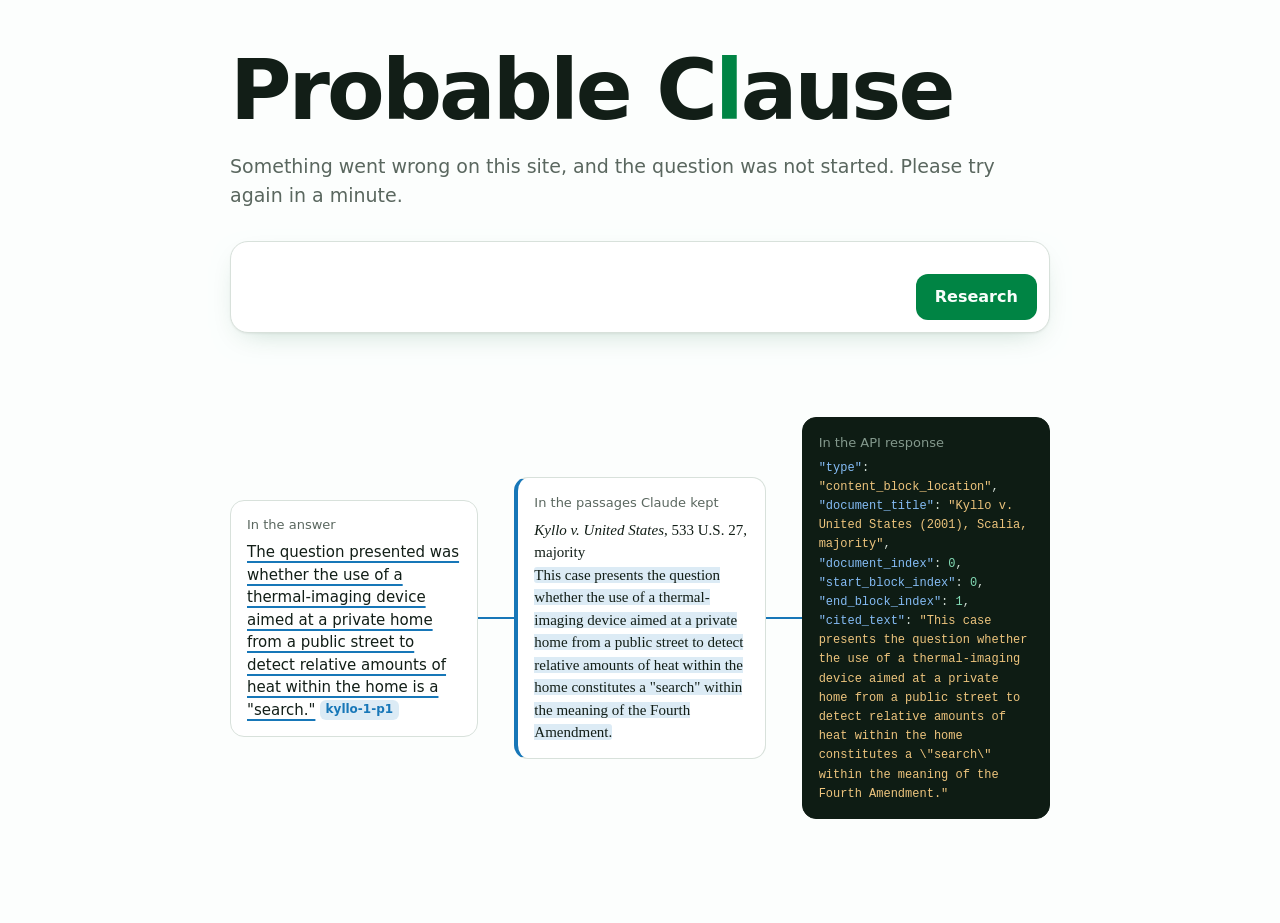
==== web/index.html @ d9f4f2e0 "Frontend: the step 8 reviews' fixes (tables, code blocks and entities stay text; drawing faults neve" ====
<!doctype html>
<html lang="en">
<head>
<meta charset="utf-8">
<meta name="viewport" content="width=device-width, initial-scale=1">
<meta name="color-scheme" content="light dark">
<title>Probable Clause</title>
<link rel="icon" href="data:,">
<link rel="stylesheet" href="css/fonts.css">
<link rel="stylesheet" href="css/style.css">
<script type="module" src="js/main.js"></script>
</head>
<body data-view="landing" data-pane="thread">

<section id="landing" aria-label="Start">
  <div class="hero">
    <h1 class="wordmark">Probable C<span class="l">l</span>ause</h1>
    <p class="pitch" id="pitch"></p>

    <form id="ask" class="field">
      <label class="sr" for="q">Your question</label>
      <textarea id="q" rows="2"></textarea>
      <button type="submit" class="primary">Research</button>
    </form>
    <p class="ask-note" id="ask-note" role="status"></p>

    <div class="recorded" id="recorded">
      <p id="recorded-label"></p>
    </div>
  </div>

  <!-- The trace figure (T5.1 #2): one citation from a run on Oct 25, 2026 (Kyllo v. United States), followed from
       the answer, to the sentence in the kept passage, to the citation in the API response. -->
  <figure class="trace">
    <div class="trace-row">
      <div class="t-card">
        <p class="t-where">In the answer</p>
        <p><span class="t-cited">The question presented was whether the use of a thermal-imaging device aimed at a private home from a public street to detect relative amounts of heat within the home is a "search."</span> <span class="pill h1">kyllo-1-p1</span></p>
      </div>
      <span class="t-link" aria-hidden="true"></span>
      <div class="t-card t-source h1">
        <p class="t-where">In the passages Claude kept</p>
        <p class="t-case"><i>Kyllo v. United States</i>, 533 U.S. 27, majority</p>
        <p class="t-text"><span class="hit">This case presents the question whether the use of a thermal-imaging device aimed at a private home from a public street to detect relative amounts of heat within the home constitutes a "search" within the meaning of the Fourth Amendment.</span></p>
      </div>
      <span class="t-link" aria-hidden="true"></span>
      <div class="t-card t-wire">
        <p class="t-where">In the API response</p>
<pre><span class="k">"type"</span>: <span class="s">"content_block_location"</span>,
<span class="k">"document_title"</span>: <span class="s">"Kyllo v. United States (2001), Scalia, majority"</span>,
<span class="k">"document_index"</span>: <span class="n">0</span>,
<span class="k">"start_block_index"</span>: <span class="n">0</span>,
<span class="k">"end_block_index"</span>: <span class="n">1</span>,
<span class="k">"cited_text"</span>: <span class="s">"This case presents the question whether the use of a thermal-imaging device aimed at a private home from a public street to detect relative amounts of heat within the home constitutes a \"search\" within the meaning of the Fourth Amendment."</span></pre>
      </div>
    </div>
    <figcaption id="trace-caption"></figcaption>
  </figure>

  <footer class="fine" id="landing-fine"></footer>
</section>

<section id="run" aria-label="Research">
  <header class="bar">
    <button type="button" class="wordmark small" id="home" aria-label="Probable Clause, back to the start">Probable C<span class="l">l</span>ause</button>
  </header>

  <nav class="tabs" aria-label="Panes">
    <button type="button" data-pane="thread">Conversation</button>
    <button type="button" data-pane="sources">Sources <span class="count" id="tab-count"></span></button>
  </nav>

  <div class="cols">
    <section class="col" id="pane-thread" aria-label="Conversation">
      <div class="scroller" id="thread-scroll">
        <div class="thread" id="thread"></div>
      </div>
      <div class="dock">
        <p class="status" id="status"></p>
        <p class="sr" id="announce" role="status"></p>
        <form id="composer" class="field composer">
          <label class="sr" for="q2">Your question</label>
          <textarea id="q2" rows="1"></textarea>
          <button type="submit" class="primary" id="send">Research</button>
          <button type="button" class="ghost" id="skip"></button>
        </form>
        <p class="scratch" id="from-scratch"></p>
        <div class="disclaimer" id="dock-fine"></div>
      </div>
    </section>

    <aside class="col scroller" id="pane-sources" aria-label="Sources">
      <header class="col-head">
        <h2>Sources</h2>
        <p id="src-count"></p>
      </header>
      <ol class="passages" id="passages"></ol>
    </aside>
  </div>

  <svg class="threads" id="threads" aria-hidden="true"></svg>
</section>

<dialog id="api" aria-labelledby="api-title">
  <div class="dlg">
    <header class="dlg-head">
      <div>
        <h2 id="api-title"></h2>
        <p>Every Messages API exchange that touched this passage, exactly as sent and received.</p>
      </div>
      <button type="button" class="ghost" data-close>Close</button>
    </header>
    <div class="dlg-body">
      <section class="dlg-source" aria-label="The source as shown">
        <h3>The source as shown</h3>
        <div id="api-card"></div>
      </section>
      <section class="dlg-wire" aria-label="API traffic">
        <h3>API traffic</h3>
        <ol class="xchg" id="api-steps"></ol>
      </section>
    </div>
  </div>
</dialog>

<dialog id="reader" aria-labelledby="reader-title">
  <div class="reader">
    <header class="dlg-head reader-head">
      <div>
        <h2 id="reader-title"></h2>
        <p id="reader-sub"></p>
      </div>
      <div class="reader-actions">
        <button type="button" class="ghost" id="reader-jump">Back to the excerpt</button>
        <button type="button" class="ghost" data-close>Close</button>
      </div>
    </header>
    <div class="reader-body" id="reader-body"></div>
  </div>
</dialog>

</body>
</html>
---- web/css/fonts.css ----
/* The three families, self-hosted (T5.5): the .woff2 files Google Fonts serves (fonts.gstatic.com),
   downloaded Oct 25, 2026: Instrument Sans v4, Newsreader v26, JetBrains Mono v24. SIL Open Font License 1.1,
   its text beside them in fonts/. Latin and Latin Extended only; the browser fetches a file only for text in its range. */

@font-face {
  font-family: 'Instrument Sans';
  font-style: italic;
  font-weight: 400 700;
  font-display: swap;
  src: url(../fonts/instrument-sans-italic-latin-ext.woff2) format('woff2');
  unicode-range: U+0100-02BA, U+02BD-02C5, U+02C7-02CC, U+02CE-02D7, U+02DD-02FF, U+0304, U+0308, U+0329, U+1D00-1DBF, U+1E00-1E9F, U+1EF2-1EFF, U+2020, U+20A0-20AB, U+20AD-20C4, U+2113, U+2C60-2C7F, U+A720-A7FF;
}
@font-face {
  font-family: 'Instrument Sans';
  font-style: italic;
  font-weight: 400 700;
  font-display: swap;
  src: url(../fonts/instrument-sans-italic-latin.woff2) format('woff2');
  unicode-range: U+0000-00FF, U+0131, U+0152-0153, U+02BB-02BC, U+02C6, U+02DA, U+02DC, U+0304, U+0308, U+0329, U+2000-206F, U+20AC, U+2122, U+2191, U+2193, U+2212, U+2215, U+FEFF, U+FFFD;
}
@font-face {
  font-family: 'Instrument Sans';
  font-style: normal;
  font-weight: 400 700;
  font-display: swap;
  src: url(../fonts/instrument-sans-normal-latin-ext.woff2) format('woff2');
  unicode-range: U+0100-02BA, U+02BD-02C5, U+02C7-02CC, U+02CE-02D7, U+02DD-02FF, U+0304, U+0308, U+0329, U+1D00-1DBF, U+1E00-1E9F, U+1EF2-1EFF, U+2020, U+20A0-20AB, U+20AD-20C4, U+2113, U+2C60-2C7F, U+A720-A7FF;
}
@font-face {
  font-family: 'Instrument Sans';
  font-style: normal;
  font-weight: 400 700;
  font-display: swap;
  src: url(../fonts/instrument-sans-normal-latin.woff2) format('woff2');
  unicode-range: U+0000-00FF, U+0131, U+0152-0153, U+02BB-02BC, U+02C6, U+02DA, U+02DC, U+0304, U+0308, U+0329, U+2000-206F, U+20AC, U+2122, U+2191, U+2193, U+2212, U+2215, U+FEFF, U+FFFD;
}
@font-face {
  font-family: 'JetBrains Mono';
  font-style: normal;
  font-weight: 400;
  font-display: swap;
  src: url(../fonts/jetbrains-mono-normal-latin-ext.woff2) format('woff2');
  unicode-range: U+0100-02BA, U+02BD-02C5, U+02C7-02CC, U+02CE-02D7, U+02DD-02FF, U+0304, U+0308, U+0329, U+1D00-1DBF, U+1E00-1E9F, U+1EF2-1EFF, U+2020, U+20A0-20AB, U+20AD-20C4, U+2113, U+2C60-2C7F, U+A720-A7FF;
}
@font-face {
  font-family: 'JetBrains Mono';
  font-style: normal;
  font-weight: 400;
  font-display: swap;
  src: url(../fonts/jetbrains-mono-normal-latin.woff2) format('woff2');
  unicode-range: U+0000-00FF, U+0131, U+0152-0153, U+02BB-02BC, U+02C6, U+02DA, U+02DC, U+0304, U+0308, U+0329, U+2000-206F, U+20AC, U+2122, U+2191, U+2193, U+2212, U+2215, U+FEFF, U+FFFD;
}
@font-face {
  font-family: 'JetBrains Mono';
  font-style: normal;
  font-weight: 500;
  font-display: swap;
  src: url(../fonts/jetbrains-mono-normal-latin-ext.woff2) format('woff2');
  unicode-range: U+0100-02BA, U+02BD-02C5, U+02C7-02CC, U+02CE-02D7, U+02DD-02FF, U+0304, U+0308, U+0329, U+1D00-1DBF, U+1E00-1E9F, U+1EF2-1EFF, U+2020, U+20A0-20AB, U+20AD-20C4, U+2113, U+2C60-2C7F, U+A720-A7FF;
}
@font-face {
  font-family: 'JetBrains Mono';
  font-style: normal;
  font-weight: 500;
  font-display: swap;
  src: url(../fonts/jetbrains-mono-normal-latin.woff2) format('woff2');
  unicode-range: U+0000-00FF, U+0131, U+0152-0153, U+02BB-02BC, U+02C6, U+02DA, U+02DC, U+0304, U+0308, U+0329, U+2000-206F, U+20AC, U+2122, U+2191, U+2193, U+2212, U+2215, U+FEFF, U+FFFD;
}
@font-face {
  font-family: 'Newsreader';
  font-style: italic;
  font-weight: 400 600;
  font-display: swap;
  src: url(../fonts/newsreader-italic-latin-ext.woff2) format('woff2');
  unicode-range: U+0100-02BA, U+02BD-02C5, U+02C7-02CC, U+02CE-02D7, U+02DD-02FF, U+0304, U+0308, U+0329, U+1D00-1DBF, U+1E00-1E9F, U+1EF2-1EFF, U+2020, U+20A0-20AB, U+20AD-20C4, U+2113, U+2C60-2C7F, U+A720-A7FF;
}
@font-face {
  font-family: 'Newsreader';
  font-style: italic;
  font-weight: 400 600;
  font-display: swap;
  src: url(../fonts/newsreader-italic-latin.woff2) format('woff2');
  unicode-range: U+0000-00FF, U+0131, U+0152-0153, U+02BB-02BC, U+02C6, U+02DA, U+02DC, U+0304, U+0308, U+0329, U+2000-206F, U+20AC, U+2122, U+2191, U+2193, U+2212, U+2215, U+FEFF, U+FFFD;
}
@font-face {
  font-family: 'Newsreader';
  font-style: normal;
  font-weight: 400 600;
  font-display: swap;
  src: url(../fonts/newsreader-normal-latin-ext.woff2) format('woff2');
  unicode-range: U+0100-02BA, U+02BD-02C5, U+02C7-02CC, U+02CE-02D7, U+02DD-02FF, U+0304, U+0308, U+0329, U+1D00-1DBF, U+1E00-1E9F, U+1EF2-1EFF, U+2020, U+20A0-20AB, U+20AD-20C4, U+2113, U+2C60-2C7F, U+A720-A7FF;
}
@font-face {
  font-family: 'Newsreader';
  font-style: normal;
  font-weight: 400 600;
  font-display: swap;
  src: url(../fonts/newsreader-normal-latin.woff2) format('woff2');
  unicode-range: U+0000-00FF, U+0131, U+0152-0153, U+02BB-02BC, U+02C6, U+02DA, U+02DC, U+0304, U+0308, U+0329, U+2000-206F, U+20AC, U+2122, U+2191, U+2193, U+2212, U+2215, U+FEFF, U+FFFD;
}
---- web/css/style.css ----
/* The machinery look, in Evergreen (T4.1), carried from web/looktests/machinery/ (badc05f). Three faces for three
   layers: the product in Instrument Sans, court text in Newsreader, the API in JetBrains Mono (self-hosted, T5.5).
   The palette is built in OKLCH from one hue (--h0) that tints the neutrals and sets the brand, plus four source
   hues at equal lightness and chroma, so every kept passage weighs the same. Red is for check flags only.
   Dark mode follows the system (T4.1). */

:root {
  --h0: 160;
  --s1: 245; --s2: 295; --s3: 75; --s4: 350;
}

/* light */
:root {
  color-scheme: light;
  --bg: oklch(0.995 0.002 var(--h0));
  --surface: oklch(0.965 0.008 var(--h0));
  --raise: oklch(1 0 0);
  --ink: oklch(0.22 0.02 var(--h0));
  --muted: oklch(0.50 0.02 var(--h0));
  --line: oklch(0.90 0.012 var(--h0));
  --brand: oklch(0.52 0.17 var(--h0));
  --brand-hover: oklch(0.46 0.17 var(--h0));
  --on-brand: oklch(0.99 0.005 var(--h0));
  --flag: oklch(0.55 0.19 27);
  --src-l: 0.55; --src-c: 0.13;
  --mix: 15%;
  --code-bg: oklch(0.21 0.025 var(--h0));
  --code-raise: oklch(0.25 0.03 var(--h0));
  --code-line: oklch(0.32 0.03 var(--h0));
  --code-ink: oklch(0.89 0.015 var(--h0));
  --code-muted: oklch(0.66 0.03 var(--h0));
  --shadow: 0 1px 2px oklch(0.2 0.02 var(--h0) / 0.05), 0 10px 30px -14px oklch(0.4 0.12 var(--h0) / 0.28);
}
/* dark: follows the system */
@media (prefers-color-scheme: dark) {
  :root {
    color-scheme: dark;
    --bg: oklch(0.17 0.012 var(--h0));
    --surface: oklch(0.205 0.015 var(--h0));
    --raise: oklch(0.235 0.017 var(--h0));
    --ink: oklch(0.94 0.008 var(--h0));
    --muted: oklch(0.72 0.02 var(--h0));
    --line: oklch(0.32 0.02 var(--h0));
    --brand: oklch(0.72 0.14 var(--h0));
    --brand-hover: oklch(0.78 0.13 var(--h0));
    --on-brand: oklch(0.17 0.02 var(--h0));
    --flag: oklch(0.72 0.15 27);
    --src-l: 0.76; --src-c: 0.12;
    --mix: 26%;
    --code-bg: oklch(0.135 0.01 var(--h0));
    --code-raise: oklch(0.165 0.012 var(--h0));
    --code-line: oklch(0.27 0.02 var(--h0));
    --shadow: 0 1px 2px oklch(0 0 0 / 0.3), 0 10px 30px -14px oklch(0 0 0 / 0.6);
  }
}
:root {
  --h1: oklch(var(--src-l) var(--src-c) var(--s1));
  --h2: oklch(var(--src-l) var(--src-c) var(--s2));
  --h3: oklch(var(--src-l) var(--src-c) var(--s3));
  --h4: oklch(var(--src-l) var(--src-c) var(--s4));
  --code-key: oklch(0.78 0.10 250);
  --code-str: oklch(0.84 0.10 80);
  --code-num: oklch(0.82 0.10 165);
  /* the reading width of the conversation, its composer and the landing page: 25% over the original 41rem */
  --chat: 51.25rem;
  --gutter: clamp(1rem, 3vw, 2.5rem);
  --ui: "Instrument Sans", system-ui, sans-serif;
  --src: "Newsreader", Georgia, serif;
  --code: "JetBrains Mono", ui-monospace, monospace;
}

* { box-sizing: border-box; }
html, body { margin: 0; }
body {
  background: var(--bg);
  color: var(--ink);
  font-family: var(--ui);
  font-size: 1rem;
  line-height: 1.5;
  -webkit-font-smoothing: antialiased;
}
button { font: inherit; color: inherit; cursor: pointer; }
a { color: var(--brand); }
:focus-visible { outline: 2px solid var(--brand); outline-offset: 2px; border-radius: 4px; }
.sr { position: absolute; width: 1px; height: 1px; overflow: hidden; clip-path: inset(50%); white-space: nowrap; }

.h1 { --hue: var(--h1); }
.h2 { --hue: var(--h2); }
.h3 { --hue: var(--h3); }
.h4 { --hue: var(--h4); }

.wordmark { font-family: var(--ui); font-weight: 600; letter-spacing: -0.035em; margin: 0; }
.wordmark .l { color: var(--brand); }

/* ---------- views ---------- */
body[data-view="landing"] #run { display: none; }
body[data-view="run"] #landing { display: none; }
body[data-view="run"] { height: 100dvh; overflow: hidden; display: grid; grid-template-rows: auto minmax(0, 1fr); }

/* ---------- landing ---------- */
#landing {
  min-height: 100dvh;
  display: grid;
  align-content: center;
  justify-items: center;
  gap: 3.5rem;
  padding: 3rem 1rem 2rem;
}
.hero { width: 100%; max-width: var(--chat); }
.hero .wordmark { font-size: clamp(2.75rem, 8vw, 5.25rem); line-height: 1; view-transition-name: wordmark; }
.pitch { margin: 1.25rem 0 2rem; font-size: 1.1875rem; color: var(--muted); }
.field {
  display: flex;
  align-items: flex-end;
  gap: 0.75rem;
  padding: 0.75rem 0.75rem 0.75rem 1.25rem;
  border: 1px solid var(--line);
  border-radius: 18px;
  background: var(--raise);
  box-shadow: var(--shadow);
  transition: border-color 0.15s;
}
#ask, #composer { view-transition-name: composer; }
.field:focus-within { border-color: var(--brand); }
.field textarea {
  flex: 1;
  min-width: 0;
  border: 0;
  outline: 0;
  resize: none;
  font: inherit;
  font-size: 1.1875rem;
  line-height: 1.45;
  padding: 0.35rem 0;
  background: transparent;
  color: var(--ink);
}
.field textarea::placeholder { color: var(--muted); opacity: 0.8; }
.primary {
  border: 0;
  border-radius: 12px;
  padding: 0.7rem 1.2rem;
  background: var(--brand);
  color: var(--on-brand);
  font-weight: 600;
}
.primary:hover { background: var(--brand-hover); }
.ghost {
  border: 1px solid var(--line);
  background: var(--raise);
  border-radius: 10px;
  padding: 0.45rem 0.85rem;
  font-size: 0.875rem;
}
.ghost:hover { border-color: var(--muted); }

.recorded { margin-top: 1.75rem; }
.recorded p { margin: 0 0 0.6rem; font-size: 0.9375rem; color: var(--muted); }
.recorded ul { list-style: none; margin: 0; padding: 0; display: flex; flex-wrap: wrap; gap: 0.5rem; }
.chip {
  display: inline-flex;
  align-items: center;
  gap: 0.55rem;
  max-width: 100%;
  text-align: left;
  border: 1px solid var(--line);
  border-radius: 999px;
  padding: 0.45rem 0.95rem 0.45rem 0.75rem;
  background: var(--raise);
  font-size: 0.9375rem;
  line-height: 1.35;
}
.chip::before {
  content: "";
  flex: none;
  border-left: 7px solid var(--brand);
  border-top: 4.5px solid transparent;
  border-bottom: 4.5px solid transparent;
}
.chip:hover { border-color: var(--brand); }

/* the trace figure: one citation followed across three layers */
.trace { margin: 0; width: 100%; max-width: var(--chat); }
.trace-row { display: flex; align-items: center; }
.t-card {
  flex: 1 1 0;
  min-width: 0;
  border-radius: 14px;
  padding: 0.9rem 1rem;
  font-size: 0.9375rem;
  border: 1px solid var(--line);
  background: var(--raise);
}
.t-card p { margin: 0; }
.t-where { font-size: 0.8125rem; color: var(--muted); margin-bottom: 0.4rem !important; }
.t-cited { text-decoration: underline 2px var(--h1); text-underline-offset: 4px; }
.t-source { border-left: 4px solid var(--hue); }
.t-case, .t-text { font-family: var(--src); }
.t-text .dim { opacity: 0.4; }
.t-text .hit { background: color-mix(in oklab, var(--h1) var(--mix), transparent); border-radius: 3px; }
.t-wire { background: var(--code-bg); border-color: var(--code-bg); color: var(--code-ink); }
.t-wire .t-where { color: var(--code-muted); }
.t-wire pre { margin: 0; font-family: var(--code); font-size: 0.75rem; line-height: 1.6; white-space: pre-wrap; word-break: break-word; }
.t-link { flex: 0 0 2.25rem; height: 2px; background: var(--h1); }
.trace figcaption { margin: 1rem auto 0; text-align: center; font-size: 0.9375rem; color: var(--muted); }
.k { color: var(--code-key); }
.s { color: var(--code-str); }
.n { color: var(--code-num); }

.fine { font-size: 0.8125rem; color: var(--muted); width: 100%; max-width: var(--chat); text-align: center; }
.fine p { margin: 0 0 0.4rem; }

.pill {
  display: inline-block;
  padding: 0 0.45em;
  border-radius: 6px;
  font-size: 0.75rem;
  font-weight: 600;
  line-height: 1.6;
  vertical-align: 0.12em;
  color: var(--hue, var(--muted));
  background: color-mix(in oklab, var(--hue, var(--muted)) var(--mix), transparent);
  white-space: nowrap;
}

/* ---------- run view ---------- */
#run { display: grid; grid-template-rows: auto auto minmax(0, 1fr); min-height: 0; }
/* explicit rows: on desktop the tab bar is hidden, and without these the panes would fall into its auto row */
.bar { grid-row: 1; }
.tabs { grid-row: 2; }
.cols { grid-row: 3; }
.bar { padding: 0.7rem 1.25rem; border-bottom: 1px solid var(--line); }
.wordmark.small { font-size: 1.25rem; border: 0; background: none; padding: 0; view-transition-name: wordmark; }
.tabs { display: none; }

.cols { display: grid; grid-template-columns: minmax(0, 1fr) 27rem; min-height: 0; }
.col { min-height: 0; }
.scroller { overflow-y: auto; overscroll-behavior: contain; }
#pane-thread { display: grid; grid-template-rows: minmax(0, 1fr) auto; }
#pane-sources { background: var(--surface); border-left: 1px solid var(--line); padding: 0 1rem 2rem; }
.col-head { position: sticky; top: 0; z-index: 2; padding: 1.1rem 0 0.75rem; background: var(--surface); }
.col-head h2 { margin: 0; font-size: 1rem; }
.col-head p { margin: 0.15rem 0 0; font-size: 0.8125rem; color: var(--muted); }

/* the conversation grows from the bottom, like a chat */
.thread {
  min-height: 100%;
  display: flex;
  flex-direction: column;
  justify-content: flex-end;
  gap: 1.25rem;
  max-width: calc(var(--chat) + 2 * var(--gutter));
  margin: 0 auto;
  padding: 2rem var(--gutter) 1rem;
}
.ask-msg { align-self: flex-end; max-width: 85%; text-align: right; }
.bubble {
  display: inline-block;
  text-align: left;
  padding: 0.65rem 1rem;
  border-radius: 18px 18px 4px 18px;
  background: var(--surface);
  border: 1px solid var(--line);
  font-size: 1.0625rem;
}
.ask-msg .caption { margin: 0.3rem 0.25rem 0 0; font-size: 0.8125rem; color: var(--muted); }

.dock { padding: 0.5rem var(--gutter) 0.75rem; }
.dock > * { max-width: var(--chat); margin-left: auto; margin-right: auto; }
.composer { padding: 0.5rem 0.5rem 0.5rem 1rem; border-radius: 16px; align-items: center; }
.composer textarea { font-size: 1rem; }
.composer .primary { padding: 0.55rem 1rem; }
body:not(.replaying) #skip, body.replaying #send { display: none; }
.status { min-height: 1.3rem; margin-top: 0 !important; margin-bottom: 0.4rem !important; font-size: 0.8125rem; color: var(--muted); display: flex; align-items: center; gap: 0.5rem; }
.status.working::before {
  content: "";
  flex: none;
  width: 0.5rem; height: 0.5rem; border-radius: 50%;
  background: var(--brand);
  animation: pulse 1.2s ease-in-out infinite;
}
@keyframes pulse { 50% { opacity: 0.25; } }
.disclaimer { margin-top: 0.5rem !important; font-size: 0.75rem; color: var(--muted); text-align: center; }
.disclaimer p { margin: 0; }
.disclaimer .long { display: block; } /* the AI-disclosure sentence always starts its own line */
.disclaimer details { margin-top: 0.2rem; }
.disclaimer summary { cursor: pointer; color: var(--brand); display: inline; }
.disclaimer details p { margin-top: 0.3rem; text-align: left; }

/* steps: a numbered sequence on a rail */
.steps { list-style: none; margin: 0; padding: 0; counter-reset: step; }
.steps:empty { display: none; }
.step { position: relative; padding: 0 0 1.1rem 2.5rem; counter-increment: step; }
.step::before {
  content: counter(step);
  position: absolute; left: 0; top: 0.05rem;
  width: 1.6rem; height: 1.6rem;
  border-radius: 50%;
  display: grid; place-items: center;
  font-size: 0.75rem; font-weight: 600;
  background: var(--surface);
  color: var(--muted);
}
.step::after { content: ""; position: absolute; left: calc(0.8rem - 1px); top: 1.85rem; bottom: 0.2rem; width: 2px; background: var(--line); }
.step:last-child { padding-bottom: 0; }
.step:last-child::after { display: none; }
.step.working::before { background: var(--brand); color: var(--on-brand); animation: pulse 1.2s ease-in-out infinite; }
.step.done::before { background: var(--ink); color: var(--bg); }
.step.rejected::before { background: var(--flag); color: var(--bg); }
.step h3 { margin: 0; font-size: 1rem; font-weight: 600; line-height: 1.6rem; }
.step p { margin: 0.2rem 0 0; }
.step .say { color: var(--muted); font-style: italic; }
.step .query { font-family: var(--src); font-size: 1.0625rem; }
.step .meta { font-size: 0.875rem; color: var(--muted); }
.step .meta:empty { display: none; }
.refused {
  margin-top: 0.5rem !important;
  padding: 0.6rem 0.8rem;
  border-radius: 10px;
  background: color-mix(in oklab, var(--flag) 10%, transparent);
  color: var(--flag);
  font-size: 0.9375rem;
}
.chips { display: flex; flex-wrap: wrap; gap: 0.3rem; margin-top: 0.4rem !important; }
.chips .pill { cursor: pointer; border: 0; }
.pill.out { --hue: var(--muted); text-decoration: line-through; }

/* only content that just arrived animates; switching panes must not replay it */
.fresh { animation: enter 0.35s ease-out both; }
@keyframes enter { from { opacity: 0; transform: translateY(8px); } }

/* update check */
.update { padding: 1.1rem 1.25rem; border-radius: 14px; border: 1px dashed var(--muted); }
.update h2 { margin: 0 0 0.3rem; font-size: 1rem; }
.update .label { margin: 0 0 0.8rem; font-size: 0.875rem; color: var(--muted); }
.update .summary { margin: 0 0 0.8rem; }
.whose { display: block; font-size: 0.8125rem; color: var(--muted); margin-bottom: 0.15rem; }
.update ul { margin: 0 0 0.8rem; padding: 0; list-style: none; }
.update li { padding: 0.35rem 0; border-top: 1px solid var(--line); font-size: 0.9375rem; }
.update li > span { display: block; font-size: 0.8125rem; color: var(--muted); }
.params { display: grid; grid-template-columns: max-content minmax(0, 1fr); gap: 0.15rem 1rem; margin: 0; font-size: 0.8125rem; }
.params dt { color: var(--muted); }
.params dd { margin: 0; overflow-wrap: anywhere; }

/* answer */
.answer h2 { font-size: 1.375rem; letter-spacing: -0.015em; margin: 0 0 0.25rem; }
.answer .by { margin: 0 0 1rem; font-size: 0.875rem; color: var(--muted); }
.prose { font-size: 1.0625rem; line-height: 1.7; }
.prose p { margin: 0 0 1rem; }
.prose p:last-child { margin-bottom: 0; }
.cited { cursor: pointer; text-decoration: underline 2px color-mix(in oklab, var(--hue) 55%, transparent); text-underline-offset: 5px; border-radius: 4px; transition: background 0.15s; }
.cited.lit, .cited:hover { background: color-mix(in oklab, var(--hue) var(--mix), transparent); text-decoration-color: var(--hue); }
.cited .pill { margin-left: 0.3rem; }
.answer .key { margin: -0.6rem 0 1rem; font-size: 0.875rem; color: var(--muted); }
.key-cited { color: var(--ink); text-decoration: underline 2px var(--h2); text-underline-offset: 4px; }
.flagged { text-decoration: underline wavy var(--flag) 1.5px; text-underline-offset: 4px; }
.flag-note {
  margin: -0.4rem 0 1rem;
  padding: 0.6rem 0.8rem;
  border-left: 3px solid var(--flag);
  border-radius: 0 8px 8px 0;
  background: color-mix(in oklab, var(--flag) 8%, transparent);
  font-size: 0.9375rem;
}
.caret::after { content: ""; display: inline-block; width: 2px; height: 1.05em; background: var(--brand); vertical-align: -0.15em; margin-left: 2px; animation: pulse 0.9s step-end infinite; }

/* passages. The border is one colour all the way round, so no corner has a seam; the kept stripe is an
   inset shadow, which follows the inner curve and thins to nothing at the corners. */
.passages { list-style: none; margin: 0; padding: 0; display: grid; gap: 0.75rem; }
.card {
  background: var(--raise);
  border-radius: 14px;
  border: 1px solid var(--line);
  padding: 0.9rem 1rem 0.9rem 1.2rem;
  transition: opacity 0.3s, box-shadow 0.2s, border-color 0.3s;
}
.card.kept { border-color: color-mix(in oklab, var(--hue) 40%, var(--line)); box-shadow: inset 4px 0 0 var(--hue); }
.card.found { box-shadow: inset 4px 0 0 color-mix(in oklab, var(--brand) 30%, transparent); }
/* lit: a single border, 2px with a 5px left side, and no shadows. A border plus a ring or an inset stripe
   leaves antialiased hairlines where the shapes meet; one border in one colour is one smooth shape.
   The padding gives back the extra width so the text does not move. */
.card.lit { border: 2px solid var(--hue, var(--muted)); border-left-width: 5px; padding: calc(0.9rem - 1px) calc(1rem - 1px) calc(0.9rem - 1px) calc(1.2rem - 4px); box-shadow: none; }
.card p { margin: 0; }
.verdict { display: flex; flex-wrap: wrap; align-items: baseline; gap: 0.25rem 0.5rem; font-size: 0.875rem; }
.verdict .pid { font-weight: 700; }
.verdict .mark { font-weight: 600; }
.card.kept .mark { color: var(--hue); }
.card.notkept .mark { color: var(--muted); }
.verdict .reason { flex-basis: 100%; color: var(--muted); }
.card .case { margin-top: 0.55rem !important; font-family: var(--src); font-size: 1.0625rem; line-height: 1.35; }
.card .meta { font-size: 0.8125rem; color: var(--muted); margin-top: 0.15rem !important; }
.card .text { margin-top: 0.6rem !important; font-family: var(--src); font-size: 1rem; line-height: 1.55; }
.card .pin { font-size: 0.8125rem; color: var(--muted); white-space: nowrap; }
.card .small { font-size: 0.8125rem; color: var(--muted); margin-top: 0.45rem !important; }
.card .guarantee::before { content: "✓ "; color: var(--h2); font-weight: 700; }
.card.notkept { opacity: 0.66; }
.card.notkept .body { display: none; }
.card.notkept.open .body { display: block; }
.card-actions { display: flex; flex-wrap: wrap; align-items: center; gap: 0.75rem; margin-top: 0.7rem; }
.card-actions button { font-size: 0.8125rem; }
.toggle { border: 0; background: none; padding: 0.35rem 0; color: var(--brand); }
.card:not(.notkept) .toggle { display: none; }
.api-btn { display: inline-flex; align-items: center; gap: 0.4rem; padding: 0.3rem 0.65rem; }
.api-btn::before { content: "{ }"; font-family: var(--code); font-size: 0.6875rem; font-weight: 500; color: var(--brand); }
.read-btn { display: inline-flex; align-items: center; gap: 0.4rem; padding: 0.3rem 0.65rem; }
.read-btn::before { content: "¶"; font-family: var(--src); font-size: 0.9375rem; line-height: 1; color: var(--brand); }

/* text blocks: a citation lights its block range and dims the rest of the paragraph, so it reads in context */
.sb { border-radius: 3px; transition: opacity 0.2s, background 0.2s; -webkit-box-decoration-break: clone; box-decoration-break: clone; }
.card.focus .sb, .card.focus .pin { opacity: 0.38; }
.card.focus .sb.hit { opacity: 1; background: color-mix(in oklab, var(--hue) var(--mix), transparent); }

/* ---------- the API modal ---------- */
/* ids outrank the browser's own dialog:modal size limits */
#api, #reader {
  width: min(68rem, calc(100vw - 2rem));
  max-width: none;
  max-height: min(36rem, calc(100dvh - 4rem));
  padding: 0;
  border: 1px solid var(--line);
  border-radius: 18px;
  background: var(--bg);
  color: var(--ink);
  box-shadow: 0 30px 80px -20px oklch(0 0 0 / 0.45);
  overflow: hidden;
}
dialog::backdrop { background: oklch(0.15 0.02 var(--h0) / 0.55); backdrop-filter: blur(2px); }
dialog[open] { animation: rise 0.25s cubic-bezier(0.2, 0.8, 0.2, 1); }
@keyframes rise { from { opacity: 0; transform: translateY(12px) scale(0.985); } }
.dlg { display: grid; grid-template-rows: auto minmax(0, 1fr); max-height: min(36rem, calc(100dvh - 4rem)); }
.dlg-head { display: flex; justify-content: space-between; align-items: center; gap: 1rem; padding: 0.7rem 1rem 0.7rem 1.25rem; border-bottom: 1px solid var(--line); }
.dlg-head h2 { margin: 0; font-size: 1rem; }
.dlg-head p { margin: 0.1rem 0 0; font-size: 0.8125rem; color: var(--muted); }
.dlg-head .ghost { padding: 0.3rem 0.7rem; }
.dlg-body { display: grid; grid-template-columns: minmax(0, 20rem) minmax(0, 1fr); min-height: 0; }
.dlg-body h3 { margin: 0 0 0.5rem; font-size: 0.8125rem; color: var(--muted); font-weight: 600; }
.dlg-source { padding: 0.9rem 1rem; background: var(--surface); overflow-y: auto; }
.dlg-source .card { padding: 0.75rem 0.85rem 0.75rem 1.05rem; }
.dlg-source .card .text { font-size: 0.9375rem; }
.dlg-source .card-actions { display: none; }
.dlg-source .card.notkept { opacity: 1; }
.dlg-source .card.notkept .body { display: block; }
.dlg-wire { padding: 0.9rem 1rem 1rem; background: var(--code-bg); color: var(--code-ink); overflow-y: auto; }
.dlg-wire h3 { color: var(--code-muted); }
/* each exchange is one line until opened; the citation itself opens by default */
.xchg { list-style: none; margin: 0; padding: 0; counter-reset: x; display: grid; gap: 0.4rem; }
.xchg li { counter-increment: x; border: 1px solid var(--code-line); border-radius: 10px; background: var(--code-raise); }
.x-head { display: grid; grid-template-columns: auto minmax(0, 1fr) auto; align-items: baseline; gap: 0.1rem 0.6rem; padding: 0.45rem 0.75rem; font-size: 0.8125rem; cursor: pointer; list-style: none; }
.x-head::-webkit-details-marker { display: none; }
.x-head::before { content: ""; align-self: center; border-left: 5px solid var(--code-muted); border-top: 4px solid transparent; border-bottom: 4px solid transparent; transition: transform 0.15s; }
details[open] > .x-head::before { transform: rotate(90deg); }
details[open] > .x-head { border-bottom: 1px solid var(--code-line); }
.x-head b { font-weight: 600; color: var(--code-ink); min-width: 0; }
.x-head b::before { content: counter(x) ". "; color: var(--code-muted); font-weight: 400; }
.x-head span { color: var(--code-muted); font-size: 0.75rem; white-space: nowrap; }
.x-preview { grid-column: 2 / -1; font-family: var(--code); font-size: 0.6875rem; color: var(--code-muted); white-space: nowrap; overflow: hidden; text-overflow: ellipsis; }
details[open] .x-preview { display: none; }
.x-body { padding: 0.5rem 0.75rem; }
.x-body .path { margin: 0 0 0.2rem; font-family: var(--code); font-size: 0.6875rem; color: var(--code-muted); }
.x-body pre + .path { margin-top: 0.5rem; }
.x-body pre { margin: 0; font-family: var(--code); font-size: 0.71875rem; line-height: 1.5; white-space: pre-wrap; word-break: break-word; }
.x-body pre.cite { box-shadow: inset 3px 0 0 var(--hue); padding-left: 0.6rem; }
.x-note { margin: 0; padding: 0 0.75rem 0.5rem; font-size: 0.8125rem; color: var(--code-muted); }
.xchg > li > .x-note:only-child { padding-top: 0.5rem; }

/* ---------- the source reader ---------- */
#reader { width: min(50rem, calc(100vw - 2rem)); height: min(52rem, calc(100dvh - 4rem)); max-height: min(52rem, calc(100dvh - 4rem)); }
.reader { display: grid; grid-template-rows: auto minmax(0, 1fr); height: 100%; }
.reader-head h2 { font-family: var(--src); font-weight: 500; font-size: 1.125rem; }
.reader-actions { display: flex; gap: 0.5rem; flex: none; }
.nw { white-space: nowrap; }
.reader-body { position: relative; overflow-y: auto; padding: 2rem 5.25rem 2.5rem; } /* side room for the margin page numbers */
.reader-text { max-width: 38rem; margin: 0 auto; font-family: var(--src); font-size: 1.125rem; line-height: 1.7; }
.reader-text h3 { margin: 0 0 0.35rem; text-align: center; font-size: 1.0625rem; font-weight: 600; letter-spacing: 0.01em; }
.reader-text .byline { margin: 0 0 1.75rem; text-align: center; font-style: italic; color: var(--muted); font-size: 1rem; }
.reader-text p { margin: 0 0 1.1em; }
/* page numbers sit in the left margin, as in the printed reports */
.pg { float: left; width: 3rem; margin-left: -4.85rem; text-align: right; font-family: var(--ui); font-size: 0.75rem; line-height: 1.9rem; color: var(--muted); }
.pg-word { display: none; }
/* the passage Claude retrieved, in place; cited sentences lit, the rest of it dimmed */
.excerpt {
  position: relative;
  margin: 1.4rem -1.1rem;
  padding: 0.85rem 1.1rem 0.85rem 1.35rem;
  border: 1px solid color-mix(in oklab, var(--hue, var(--muted)) 40%, var(--line));
  border-radius: 12px;
  box-shadow: inset 4px 0 0 var(--hue, var(--muted));
  background: color-mix(in oklab, var(--hue, var(--muted)) 5%, var(--raise));
}
/* the excerpt's page number hangs outside its box, in the same margin column as the others */
.excerpt > .pg { position: absolute; float: none; top: 0.85rem; left: calc(-3.75rem - 1px); margin: 0; line-height: 1.3; }
.excerpt .ex-label { margin: 0 0 0.35rem; font-family: var(--ui); font-size: 0.8125rem; color: var(--muted); }
.excerpt .ex-text { margin: 0; }
.excerpt.focus .sb { opacity: 0.45; }
.excerpt.focus .sb.hit { opacity: 1; background: color-mix(in oklab, var(--hue) var(--mix), transparent); }
.reader-foot { max-width: 38rem; margin: 2rem auto 0; padding-top: 1rem; border-top: 1px solid var(--line); font-size: 0.8125rem; color: var(--muted); }
.reader-foot p { margin: 0 0 0.35rem; }

/* threads */
.threads { position: fixed; inset: 0; width: 100vw; height: 100vh; pointer-events: none; z-index: 20; overflow: visible; }
.threads path { fill: none; stroke-width: 2; stroke-linecap: round; }
.threads circle { stroke: var(--bg); stroke-width: 2; }
.threads .draw { stroke-dasharray: var(--len); stroke-dashoffset: var(--len); animation: draw 0.45s ease-out forwards; }
@keyframes draw { to { stroke-dashoffset: 0; } }

/* view transition: the question box glides down to become the composer */
::view-transition-group(composer), ::view-transition-group(wordmark) { animation-duration: 0.5s; animation-timing-function: cubic-bezier(0.2, 0.8, 0.2, 1); }
::view-transition-old(root), ::view-transition-new(root) { animation-duration: 0.3s; }

/* ---------- the real build's pieces (T4.3, T4.4), in the prototype's style ---------- */
.block { display: block; }
.mono { font-family: var(--code); font-size: 0.875rem; }
button:disabled, textarea:disabled { cursor: not-allowed; opacity: 0.6; }
.ask-note { min-height: 1.4rem; margin: 0.6rem 0.25rem 0; font-size: 0.9375rem; color: var(--muted); }
.ask-note:empty { min-height: 0; margin: 0; }
.chiplist, .recorded ul { list-style: none; margin: 0; padding: 0; display: flex; flex-wrap: wrap; gap: 0.5rem; }
.step .chiplist { margin-top: 0.6rem; }
.fine .block { margin-top: 0.4rem; }
.folds { display: flex; flex-wrap: wrap; justify-content: center; gap: 0.2rem 1.25rem; margin: 0.2rem 0 0.4rem; }
.folds details { text-align: left; }
.folds summary, .credits summary { cursor: pointer; color: var(--brand); }
.folds details[open] { flex-basis: 100%; }
.folds details p { margin: 0.4rem 0 0; }
.scratch { margin: 0.35rem 0 0 !important; font-size: 0.75rem; color: var(--muted); text-align: center; }
body.playing .scratch { display: none; }
.disclaimer .folds { justify-content: center; }

/* the step log after research: two groups, each with its own spinner */
.steps-box { display: grid; gap: 1.1rem; }
.group-intro { margin: 0; font-size: 0.875rem; color: var(--muted); }
.groups { display: grid; gap: 1.1rem; }
.groups:empty { display: none; }
.group { padding: 0.9rem 1rem 1rem; border: 1px solid var(--line); border-radius: 14px; background: color-mix(in oklab, var(--surface) 60%, transparent); }
.group-head { display: flex; align-items: center; gap: 0.5rem; margin: 0 0 0.8rem; font-size: 0.875rem; font-weight: 600; color: var(--muted); }
.group-head::before { content: ""; flex: none; width: 0.5rem; height: 0.5rem; border-radius: 50%; background: var(--line); }
.group-head.working::before { background: var(--brand); animation: pulse 1.2s ease-in-out infinite; }
.step.stopped::before { background: var(--line); color: var(--muted); }
.step .retry { margin-top: 0.3rem; font-size: 0.875rem; color: var(--muted); }
.step .retry.failed { color: var(--ink); }
.step .actions { margin-top: 0.5rem; }
.step .said { margin: 0.3rem 0 0; padding-left: 1.1rem; color: var(--muted); font-style: italic; }
.step .said .src { font-style: normal; font-size: 0.75rem; }
/* long unbroken text (a pasted URL, an ID run) wraps instead of widening the page */
.bubble, .step .query, .step .say, .prose, .verdict .reason, .refused, .notice, .update, .card .text { overflow-wrap: anywhere; }

/* the copy guard's withheld text (contract §4.G.2): shown as it is, muted, never as an error */
.withheld { color: var(--muted); font-style: italic; }
.refused .withheld { color: inherit; opacity: 0.75; }
.chips .pill, .cited .pill { border: 0; font-family: var(--ui); }
.cited .pill { cursor: pointer; }

/* notices above the answer: the scope note, the Voyage warning, the replay banner (T4.4 #7, #11); never red */
.notice { margin: 0 0 1rem; padding: 0.65rem 0.9rem; border-left: 3px solid var(--brand); border-radius: 0 10px 10px 0; background: var(--surface); font-size: 0.9375rem; }
.notice.replay { margin: 0; }
.notice .whose { margin-bottom: 0.2rem; }
.stop-label { margin: 0 0 1rem; padding: 0.55rem 0.85rem; border: 1px solid var(--line); border-radius: 10px; font-size: 0.9375rem; font-weight: 600; }
.stop-label.end { margin: 1rem 0 0; }
.pointer, .checks { margin: 1rem 0 0; font-size: 0.875rem; color: var(--muted); }
.answer .standard { margin: 0 0 0.8rem; color: var(--muted); }
.prose h3, .prose h4, .prose h5, .prose h6 { margin: 1.4rem 0 0.5rem; font-size: 1.0625rem; letter-spacing: -0.005em; }
.prose h3:first-child { margin-top: 0; }
.prose ul, .prose ol { margin: 0 0 1rem; padding-left: 1.4rem; }
.prose li { margin: 0.25rem 0; }
.prose blockquote { margin: 0 0 1rem; padding-left: 1rem; border-left: 3px solid var(--line); color: var(--muted); }
.prose pre { overflow-x: auto; font-size: 0.875rem; }
.prose code { font-family: var(--code); font-size: 0.875em; }
.cited.straddle { white-space: normal; }
.caret-host::after { content: ""; display: inline-block; width: 2px; height: 1.05em; background: var(--brand); vertical-align: -0.15em; margin-left: 2px; animation: pulse 0.9s step-end infinite; }
.costs { margin-top: 0.25rem; font-size: 0.8125rem; color: var(--muted); }
.costs summary { cursor: pointer; }
.costs .params { margin: 0.5rem 0; }
.costs p { margin: 0.35rem 0 0; }
.end-slot:empty, .band-slot:empty, .answer-slot:empty { display: none; }

/* the band (T4.3 #4) */
.update h3 { margin: 1rem 0 0.4rem; font-size: 0.875rem; color: var(--muted); }
.update .outcome { margin: 0 0 0.8rem; font-weight: 600; }
.update .findings { margin: 0 0 0.8rem; padding: 0; list-style: none; }
.update .findings > li { padding: 0.5rem 0; border-top: 1px solid var(--line); font-size: 0.9375rem; }
.update .findings > li > p { margin: 0 0 0.35rem; }
.update .links { margin: 0; padding: 0; list-style: none; }
.update .links li { padding: 0.25rem 0; border: 0; font-size: 0.875rem; overflow-wrap: anywhere; }
.update .links li span { display: block; font-size: 0.8125rem; color: var(--muted); }
.update .search { padding: 0.5rem 0; border-top: 1px solid var(--line); }
.update .search .meta { margin: 0.35rem 0 0; font-size: 0.8125rem; color: var(--muted); }
.update .fixed { margin: 0.6rem 0 0; font-size: 0.8125rem; color: var(--muted); }
.update .all-pages { margin-top: 0.8rem; font-size: 0.875rem; }
.update .all-pages summary { cursor: pointer; color: var(--brand); }
.update .all-pages .links { margin-top: 0.4rem; }

/* footnotes folded inside a card (T4.3 #1) */
.card .fns { margin-top: 0.5rem; font-size: 0.875rem; }
.card .fns summary { cursor: pointer; color: var(--brand); }
.card .fn { margin-top: 0.35rem !important; font-family: var(--src); font-size: 0.9375rem; line-height: 1.5; }
.card .fn .pid { font-family: var(--ui); font-size: 0.75rem; color: var(--muted); }
.fn-label { font-weight: 600; }

/* the reader: margin page numbers placed by layout() level with their line; inline above it on a phone */
.reader-text { position: relative; }
.reader-text .section { margin: 1.6rem 0 0.8rem; font-family: var(--ui); font-size: 0.9375rem; text-align: center; letter-spacing: 0.02em; }
.reader-text .pg { position: absolute; float: none; left: -4.85rem; margin: 0; width: 3rem; line-height: 1.7; }
.pgb { display: inline; }
.pgb .pg-word { display: none; }
.fnref { line-height: 0; }
.fnref button { border: 0; background: none; padding: 0 0.1rem; font-family: var(--ui); font-size: 0.75em; color: var(--brand); }
.fnote p { font-size: 1rem; }
.reader-wait { color: var(--muted); text-align: center; }
.ex-text.pre-line { white-space: pre-line; }

/* ---------- phone: one pane at a time ---------- */
@media (max-width: 759px) {
  #landing { gap: 2.5rem; padding-top: 2rem; }
  .pitch { font-size: 1.0625rem; }
  .field { padding-left: 1rem; flex-wrap: wrap; }
  .field textarea { flex-basis: 100%; font-size: 1.0625rem; }
  .field .primary { margin-left: auto; }
  .composer { flex-wrap: nowrap; }
  .composer textarea { flex-basis: auto; font-size: 1rem; }
  .trace-row { flex-direction: column; align-items: stretch; }
  .t-link { flex: 0 0 1.25rem; width: 2px; height: auto; align-self: center; }
  .t-card { flex: none; }

  .bar { padding: 0.55rem 1rem; }
  .wordmark.small { font-size: 1.0625rem; }
  .tabs { display: flex; gap: 0.25rem; padding: 0.4rem 1rem; border-bottom: 1px solid var(--line); }
  .tabs button { flex: 1; border: 0; background: none; border-radius: 8px; padding: 0.4rem 0.5rem; font-size: 0.875rem; color: var(--muted); }
  body[data-pane="thread"] .tabs [data-pane="thread"],
  body[data-pane="sources"] .tabs [data-pane="sources"] { background: var(--surface); color: var(--ink); font-weight: 600; }

  .cols { grid-template-columns: minmax(0, 1fr); }
  .col { display: none !important; }
  body[data-pane="thread"] #pane-thread { display: grid !important; }
  body[data-pane="sources"] #pane-sources { display: block !important; }
  #pane-sources { border-left: 0; }
  .threads { display: none; }
  .ask-msg { max-width: 92%; }

  #api, #reader { width: 100vw; max-width: 100vw; height: 100dvh; max-height: 100dvh; margin: 0; inset: 0; border-radius: 0; border: 0; }
  .dlg { height: 100dvh; max-height: 100dvh; }
  .dlg-body { grid-template-columns: minmax(0, 1fr); overflow-y: auto; }
  .dlg-source, .dlg-wire { overflow: visible; }
  .reader { height: 100dvh; }
  .reader-head { flex-wrap: wrap; }
  .reader-body { padding: 1.25rem 1rem 2rem; }
  .reader-text { font-size: 1.0625rem; }
  .pg { float: none; display: block; width: auto; margin: 0 0 0.15rem; text-align: left; line-height: 1.4; }
  .pg-word { display: inline; }
  .reader-text .pg { display: none; }
  /* the run's dock stays short on a phone: the credits, privacy and affiliation are on the landing page */
  .disclaimer .folds, .disclaimer .aff { display: none; }
  .disclaimer { font-size: 0.6875rem; }
  .pgb .pg-word { display: block; margin: 0.4rem 0 0.15rem; font-family: var(--ui); font-size: 0.75rem; color: var(--muted); }
  .folds { justify-content: flex-start; }
  .excerpt { margin: 1.25rem 0; }
  .excerpt > .pg { position: static; margin: 0 0 0.15rem; }
}

/* sideways phone: short viewport */
@media (max-height: 500px) and (min-width: 760px) {
  .bar { padding: 0.35rem 1rem; }
  .disclaimer details, .disclaimer .folds, .disclaimer .aff, .scratch { display: none; }
  .dock { padding-top: 0.25rem; }
  .status { margin-bottom: 0.2rem !important; }
  .composer { padding: 0.3rem 0.3rem 0.3rem 0.8rem; }
  .composer .primary, .composer .ghost { padding: 0.4rem 0.8rem; }
  .disclaimer { margin-top: 0.25rem !important; }
  .dock { padding-bottom: 0.4rem; }
  .cols { grid-template-columns: minmax(0, 1fr) 22rem; }
  .dlg-body { grid-template-columns: minmax(0, 1fr); overflow-y: auto; }
  .dlg-source, .dlg-wire { overflow: visible; }
}

@media (prefers-reduced-motion: reduce) {
  *, *::before, *::after { animation: none !important; transition: none !important; }
  ::view-transition-group(*), ::view-transition-old(*), ::view-transition-new(*) { animation: none !important; }
}
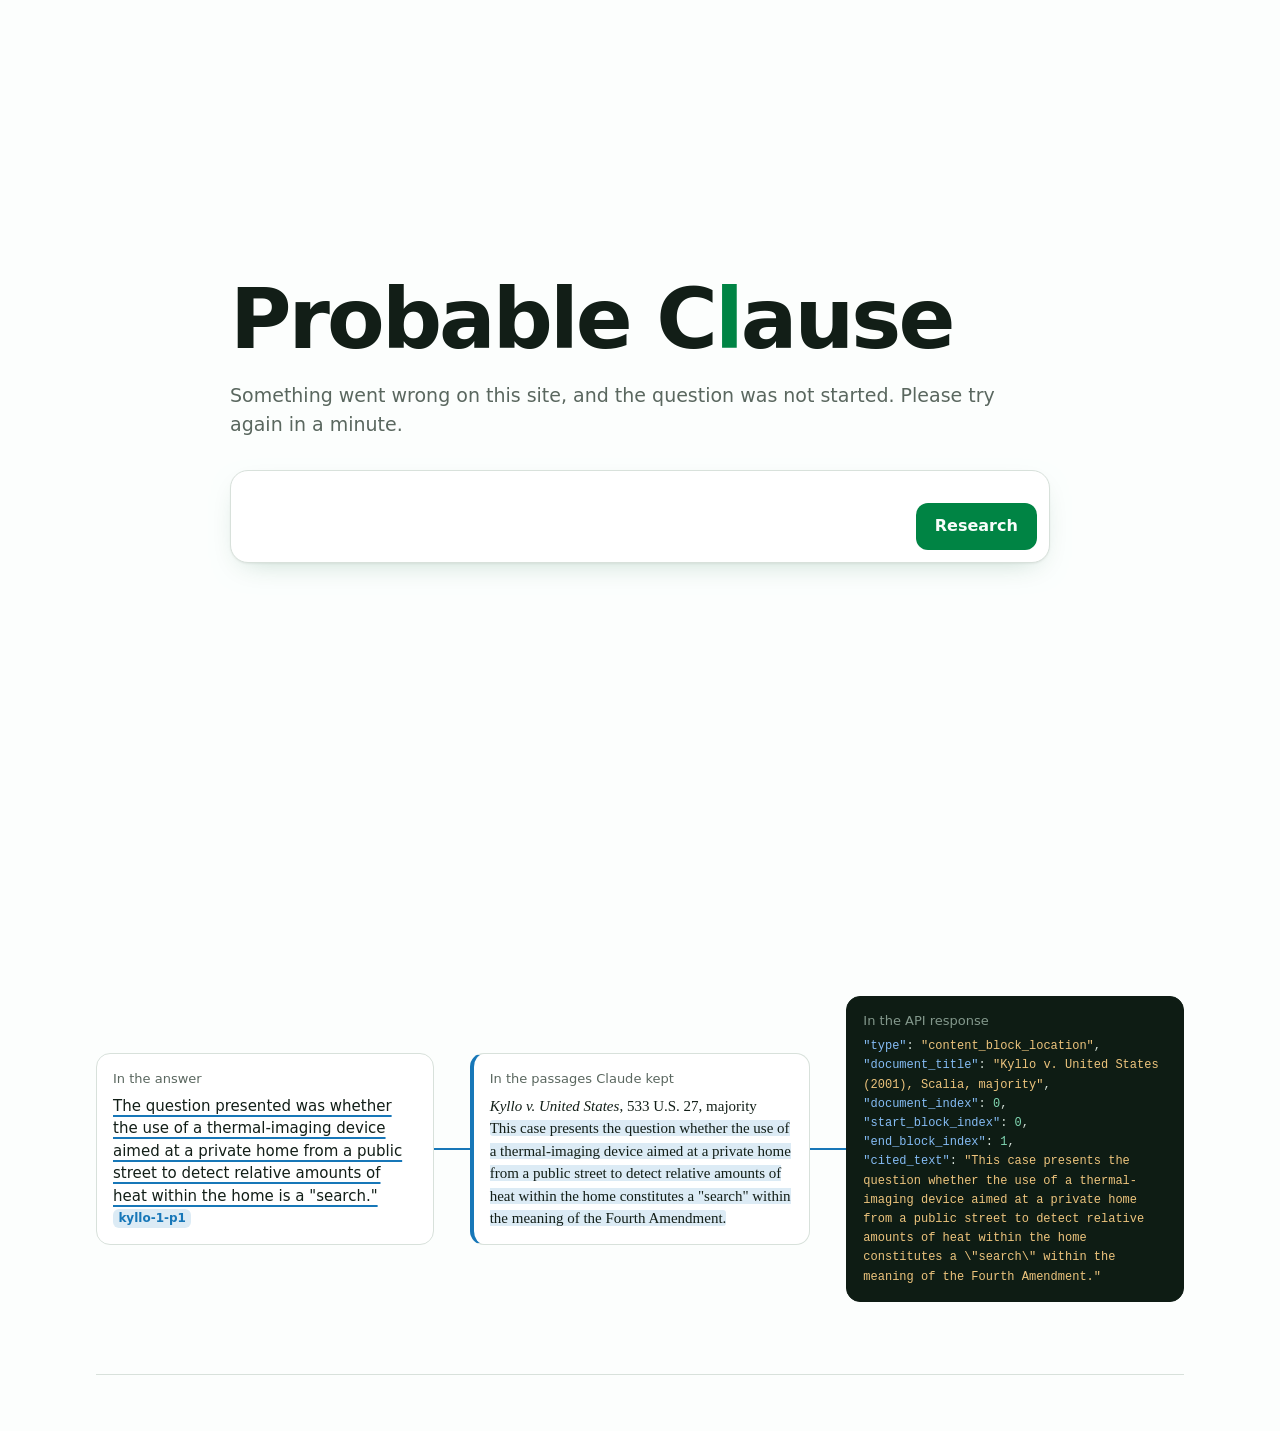
==== commit 4b114b5a: "Frontend review round 9: the landing page in two parts (a first screen with the question and the rec" ====
--- a/web/index.html
+++ b/web/index.html
@@ -13,6 +13,9 @@
 <body data-view="landing" data-pane="thread">
 
 <section id="landing" aria-label="Start">
+  <!-- the first screen holds only the question and the recorded runs; the figure and the fine print are a scroll
+       below it (the user, Oct 25, 2026) -->
+  <div class="first">
   <div class="hero">
     <h1 class="wordmark">Probable C<span class="l">l</span>ause</h1>
     <p class="pitch" id="pitch"></p>
@@ -28,10 +31,16 @@
       <p id="recorded-label"></p>
     </div>
   </div>
+  <a class="more" href="#how" id="more"></a>
+  </div>
+
+  <div class="below" id="how">
 
   <!-- The trace figure (T5.1 #2): one citation from a run on Oct 25, 2026 (Kyllo v. United States), followed from
        the answer, to the sentence in the kept passage, to the citation in the API response. -->
   <figure class="trace">
+    <h2 class="how" id="how-title"></h2>
+    <figcaption id="trace-caption"></figcaption>
     <div class="trace-row">
       <div class="t-card">
         <p class="t-where">In the answer</p>
@@ -54,15 +63,16 @@
 <span class="k">"cited_text"</span>: <span class="s">"This case presents the question whether the use of a thermal-imaging device aimed at a private home from a public street to detect relative amounts of heat within the home constitutes a \"search\" within the meaning of the Fourth Amendment."</span></pre>
       </div>
     </div>
-    <figcaption id="trace-caption"></figcaption>
   </figure>
 
   <footer class="fine" id="landing-fine"></footer>
+  </div>
 </section>
 
 <section id="run" aria-label="Research">
   <header class="bar">
     <button type="button" class="wordmark small" id="home" aria-label="Probable Clause, back to the start">Probable C<span class="l">l</span>ause</button>
+    <nav class="bar-links" id="bar-links" aria-label="About this site"></nav>
   </header>
 
   <nav class="tabs" aria-label="Panes">
@@ -85,7 +95,6 @@
           <button type="button" class="ghost" id="skip"></button>
         </form>
         <p class="scratch" id="from-scratch"></p>
-        <div class="disclaimer" id="dock-fine"></div>
       </div>
     </section>
 
--- a/web/css/style.css
+++ b/web/css/style.css
@@ -95,17 +95,45 @@
 /* ---------- views ---------- */
 body[data-view="landing"] #run { display: none; }
 body[data-view="run"] #landing { display: none; }
-body[data-view="run"] { height: 100dvh; overflow: hidden; display: grid; grid-template-rows: auto minmax(0, 1fr); }
+/* one row: the prototype's second row sat under its switcher banner; without the banner #run fell into the auto row */
+body[data-view="run"] { height: 100dvh; overflow: hidden; display: grid; grid-template-rows: minmax(0, 1fr); }
 
 /* ---------- landing ---------- */
-#landing {
+/* two parts (the user, Oct 25, 2026): a first screen with only the question and the recorded runs, and a scroll
+   below it for the figure, in a wider column, and the fine print */
+#landing { --wide: 68rem; }
+.first {
+  position: relative;
   min-height: 100dvh;
   display: grid;
   align-content: center;
   justify-items: center;
-  gap: 3.5rem;
-  padding: 3rem 1rem 2rem;
-}
+  padding: 3rem 1rem 5rem;
+}
+.more {
+  position: absolute;
+  bottom: 1.25rem;
+  left: 50%;
+  transform: translateX(-50%);
+  display: flex;
+  flex-direction: column;
+  align-items: center;
+  gap: 0.35rem;
+  white-space: nowrap;
+  font-size: 0.875rem;
+  color: var(--muted);
+  text-decoration: none;
+}
+.more::after { content: ""; width: 0.5rem; height: 0.5rem; border: solid currentColor; border-width: 0 1.5px 1.5px 0; transform: rotate(45deg); }
+.more:hover { color: var(--ink); }
+.more:empty { display: none; }
+.below {
+  display: grid;
+  justify-items: center;
+  gap: 4.5rem;
+  padding: 4rem 1rem 2rem;
+}
+html { scroll-behavior: smooth; }
 .hero { width: 100%; max-width: var(--chat); }
 .hero .wordmark { font-size: clamp(2.75rem, 8vw, 5.25rem); line-height: 1; view-transition-name: wordmark; }
 .pitch { margin: 1.25rem 0 2rem; font-size: 1.1875rem; color: var(--muted); }
@@ -156,7 +184,9 @@
 
 .recorded { margin-top: 1.75rem; }
 .recorded p { margin: 0 0 0.6rem; font-size: 0.9375rem; color: var(--muted); }
-.recorded ul { list-style: none; margin: 0; padding: 0; display: flex; flex-wrap: wrap; gap: 0.5rem; }
+/* the recorded runs: side by side where they fit, one to a line on a phone; full questions, so cards, not pills */
+.recorded ul { list-style: none; margin: 0; padding: 0; display: grid; grid-template-columns: repeat(auto-fit, minmax(min(100%, 18rem), 1fr)); gap: 0.5rem; }
+.recorded .chip { display: flex; width: 100%; height: 100%; border-radius: 14px; padding: 0.6rem 0.95rem 0.6rem 0.8rem; }
 .chip {
   display: inline-flex;
   align-items: center;
@@ -180,7 +210,8 @@
 .chip:hover { border-color: var(--brand); }
 
 /* the trace figure: one citation followed across three layers */
-.trace { margin: 0; width: 100%; max-width: var(--chat); }
+.trace { margin: 0; width: 100%; max-width: var(--wide); }
+.how { margin: 0 0 0.6rem; text-align: center; font-size: clamp(1.375rem, 3vw, 1.75rem); font-weight: 600; letter-spacing: -0.02em; }
 .trace-row { display: flex; align-items: center; }
 .t-card {
   flex: 1 1 0;
@@ -202,12 +233,14 @@
 .t-wire .t-where { color: var(--code-muted); }
 .t-wire pre { margin: 0; font-family: var(--code); font-size: 0.75rem; line-height: 1.6; white-space: pre-wrap; word-break: break-word; }
 .t-link { flex: 0 0 2.25rem; height: 2px; background: var(--h1); }
-.trace figcaption { margin: 1rem auto 0; text-align: center; font-size: 0.9375rem; color: var(--muted); }
+.trace figcaption { max-width: var(--chat); margin: 0 auto 2rem; text-align: center; font-size: 0.9375rem; color: var(--muted); }
 .k { color: var(--code-key); }
 .s { color: var(--code-str); }
 .n { color: var(--code-num); }
 
 .fine { font-size: 0.8125rem; color: var(--muted); width: 100%; max-width: var(--chat); text-align: center; }
+#landing-fine { max-width: var(--wide); padding-top: 1.5rem; border-top: 1px solid var(--line); }
+#landing-fine p { max-width: var(--chat); margin-left: auto; margin-right: auto; }
 .fine p { margin: 0 0 0.4rem; }
 
 .pill {
@@ -229,7 +262,10 @@
 .bar { grid-row: 1; }
 .tabs { grid-row: 2; }
 .cols { grid-row: 3; }
-.bar { padding: 0.7rem 1.25rem; border-bottom: 1px solid var(--line); }
+.bar { padding: 0.7rem 1.25rem; border-bottom: 1px solid var(--line); display: flex; align-items: center; justify-content: space-between; gap: 1rem; }
+.bar-links { display: flex; gap: 1.25rem; font-size: 0.8125rem; }
+.bar-links a { color: var(--muted); text-decoration: none; }
+.bar-links a:hover { color: var(--ink); text-decoration: underline; }
 .wordmark.small { font-size: 1.25rem; border: 0; background: none; padding: 0; view-transition-name: wordmark; }
 .tabs { display: none; }
 
@@ -272,20 +308,8 @@
 .composer .primary { padding: 0.55rem 1rem; }
 body:not(.replaying) #skip, body.replaying #send { display: none; }
 .status { min-height: 1.3rem; margin-top: 0 !important; margin-bottom: 0.4rem !important; font-size: 0.8125rem; color: var(--muted); display: flex; align-items: center; gap: 0.5rem; }
-.status.working::before {
-  content: "";
-  flex: none;
-  width: 0.5rem; height: 0.5rem; border-radius: 50%;
-  background: var(--brand);
-  animation: pulse 1.2s ease-in-out infinite;
-}
+/* no pulsing dot here: the working step in the log already pulses (the user, Oct 25, 2026) */
 @keyframes pulse { 50% { opacity: 0.25; } }
-.disclaimer { margin-top: 0.5rem !important; font-size: 0.75rem; color: var(--muted); text-align: center; }
-.disclaimer p { margin: 0; }
-.disclaimer .long { display: block; } /* the AI-disclosure sentence always starts its own line */
-.disclaimer details { margin-top: 0.2rem; }
-.disclaimer summary { cursor: pointer; color: var(--brand); display: inline; }
-.disclaimer details p { margin-top: 0.3rem; text-align: left; }
 
 /* steps: a numbered sequence on a rail */
 .steps { list-style: none; margin: 0; padding: 0; counter-reset: step; }
@@ -513,17 +537,13 @@
 button:disabled, textarea:disabled { cursor: not-allowed; opacity: 0.6; }
 .ask-note { min-height: 1.4rem; margin: 0.6rem 0.25rem 0; font-size: 0.9375rem; color: var(--muted); }
 .ask-note:empty { min-height: 0; margin: 0; }
-.chiplist, .recorded ul { list-style: none; margin: 0; padding: 0; display: flex; flex-wrap: wrap; gap: 0.5rem; }
+.chiplist { list-style: none; margin: 0; padding: 0; display: flex; flex-wrap: wrap; gap: 0.5rem; }
 .step .chiplist { margin-top: 0.6rem; }
 .fine .block { margin-top: 0.4rem; }
-.folds { display: flex; flex-wrap: wrap; justify-content: center; gap: 0.2rem 1.25rem; margin: 0.2rem 0 0.4rem; }
-.folds details { text-align: left; }
-.folds summary, .credits summary { cursor: pointer; color: var(--brand); }
-.folds details[open] { flex-basis: 100%; }
-.folds details p { margin: 0.4rem 0 0; }
-.scratch { margin: 0.35rem 0 0 !important; font-size: 0.75rem; color: var(--muted); text-align: center; }
+.links { display: flex; flex-wrap: wrap; justify-content: center; gap: 0.2rem 1.25rem; margin: 0.2rem 0 0.4rem !important; }
+/* centred under the composer, in its column: auto side margins, as .dock > * sets them */
+.scratch { margin: 0.4rem auto 0; font-size: 0.8125rem; color: var(--muted); text-align: center; }
 body.playing .scratch { display: none; }
-.disclaimer .folds { justify-content: center; }
 
 /* the step log after research: two groups, each with its own spinner */
 .steps-box { display: grid; gap: 1.1rem; }
@@ -551,11 +571,12 @@
 
 /* notices above the answer: the scope note, the Voyage warning, the replay banner (T4.4 #7, #11); never red */
 .notice { margin: 0 0 1rem; padding: 0.65rem 0.9rem; border-left: 3px solid var(--brand); border-radius: 0 10px 10px 0; background: var(--surface); font-size: 0.9375rem; }
-.notice.replay { margin: 0; }
+/* the replay notice stays at the top from the start; everything after it stacks from the bottom (the user, Oct 25, 2026) */
+.notice.replay { margin: 0 0 auto; }
 .notice .whose { margin-bottom: 0.2rem; }
 .stop-label { margin: 0 0 1rem; padding: 0.55rem 0.85rem; border: 1px solid var(--line); border-radius: 10px; font-size: 0.9375rem; font-weight: 600; }
 .stop-label.end { margin: 1rem 0 0; }
-.pointer, .checks { margin: 1rem 0 0; font-size: 0.875rem; color: var(--muted); }
+.pointer { margin: 1rem 0 0; font-size: 0.875rem; color: var(--muted); }
 .answer .standard { margin: 0 0 0.8rem; color: var(--muted); }
 .prose h3, .prose h4, .prose h5, .prose h6 { margin: 1.4rem 0 0.5rem; font-size: 1.0625rem; letter-spacing: -0.005em; }
 .prose h3:first-child { margin-top: 0; }
@@ -566,6 +587,8 @@
 .prose code { font-family: var(--code); font-size: 0.875em; }
 .cited.straddle { white-space: normal; }
 .caret-host::after { content: ""; display: inline-block; width: 2px; height: 1.05em; background: var(--brand); vertical-align: -0.15em; margin-left: 2px; animation: pulse 0.9s step-end infinite; }
+.run-fine { font-size: 0.8125rem; color: var(--muted); }
+.run-fine p { margin: 0 0 0.4rem; }
 .costs { margin-top: 0.25rem; font-size: 0.8125rem; color: var(--muted); }
 .costs summary { cursor: pointer; }
 .costs .params { margin: 0.5rem 0; }
@@ -607,18 +630,23 @@
 .reader-wait { color: var(--muted); text-align: center; }
 .ex-text.pre-line { white-space: pre-line; }
 
+/* the figure's three cards stacked until there is room for three readable columns (a sideways phone included) */
+@media (max-width: 959px) {
+  .trace-row { flex-direction: column; align-items: stretch; }
+  .t-link { flex: 0 0 1.25rem; width: 2px; height: auto; align-self: center; }
+  .t-card { flex: none; }
+}
+
 /* ---------- phone: one pane at a time ---------- */
 @media (max-width: 759px) {
-  #landing { gap: 2.5rem; padding-top: 2rem; }
+  .first { padding: 2rem 1rem 4.5rem; }
+  .below { gap: 3rem; padding-top: 3rem; }
   .pitch { font-size: 1.0625rem; }
   .field { padding-left: 1rem; flex-wrap: wrap; }
   .field textarea { flex-basis: 100%; font-size: 1.0625rem; }
   .field .primary { margin-left: auto; }
   .composer { flex-wrap: nowrap; }
   .composer textarea { flex-basis: auto; font-size: 1rem; }
-  .trace-row { flex-direction: column; align-items: stretch; }
-  .t-link { flex: 0 0 1.25rem; width: 2px; height: auto; align-self: center; }
-  .t-card { flex: none; }
 
   .bar { padding: 0.55rem 1rem; }
   .wordmark.small { font-size: 1.0625rem; }
@@ -646,11 +674,10 @@
   .pg { float: none; display: block; width: auto; margin: 0 0 0.15rem; text-align: left; line-height: 1.4; }
   .pg-word { display: inline; }
   .reader-text .pg { display: none; }
-  /* the run's dock stays short on a phone: the credits, privacy and affiliation are on the landing page */
-  .disclaimer .folds, .disclaimer .aff { display: none; }
-  .disclaimer { font-size: 0.6875rem; }
+  /* no room beside the wordmark on a phone: the links are under the landing page */
+  .bar-links { display: none; }
+  .scratch { font-size: 0.75rem; }
   .pgb .pg-word { display: block; margin: 0.4rem 0 0.15rem; font-family: var(--ui); font-size: 0.75rem; color: var(--muted); }
-  .folds { justify-content: flex-start; }
   .excerpt { margin: 1.25rem 0; }
   .excerpt > .pg { position: static; margin: 0 0 0.15rem; }
 }
@@ -658,19 +685,25 @@
 /* sideways phone: short viewport */
 @media (max-height: 500px) and (min-width: 760px) {
   .bar { padding: 0.35rem 1rem; }
-  .disclaimer details, .disclaimer .folds, .disclaimer .aff, .scratch { display: none; }
+  .scratch { display: none; }
   .dock { padding-top: 0.25rem; }
   .status { margin-bottom: 0.2rem !important; }
   .composer { padding: 0.3rem 0.3rem 0.3rem 0.8rem; }
   .composer .primary, .composer .ghost { padding: 0.4rem 0.8rem; }
-  .disclaimer { margin-top: 0.25rem !important; }
   .dock { padding-bottom: 0.4rem; }
   .cols { grid-template-columns: minmax(0, 1fr) 22rem; }
   .dlg-body { grid-template-columns: minmax(0, 1fr); overflow-y: auto; }
   .dlg-source, .dlg-wire { overflow: visible; }
 }
 
+/* ---------- the site's own pages: sources and credits, privacy ---------- */
+.doc { max-width: 42rem; margin: 0 auto; padding: 1.5rem var(--gutter) 4rem; }
+a.wordmark { display: inline-block; color: var(--ink); text-decoration: none; }
+.doc h1 { margin: 3rem 0 1.5rem; font-size: clamp(1.75rem, 5vw, 2.25rem); font-weight: 600; letter-spacing: -0.025em; line-height: 1.15; }
+.doc p { margin: 0 0 1.1rem; line-height: 1.65; }
+
 @media (prefers-reduced-motion: reduce) {
+  html { scroll-behavior: auto; }
   *, *::before, *::after { animation: none !important; transition: none !important; }
   ::view-transition-group(*), ::view-transition-old(*), ::view-transition-new(*) { animation: none !important; }
 }
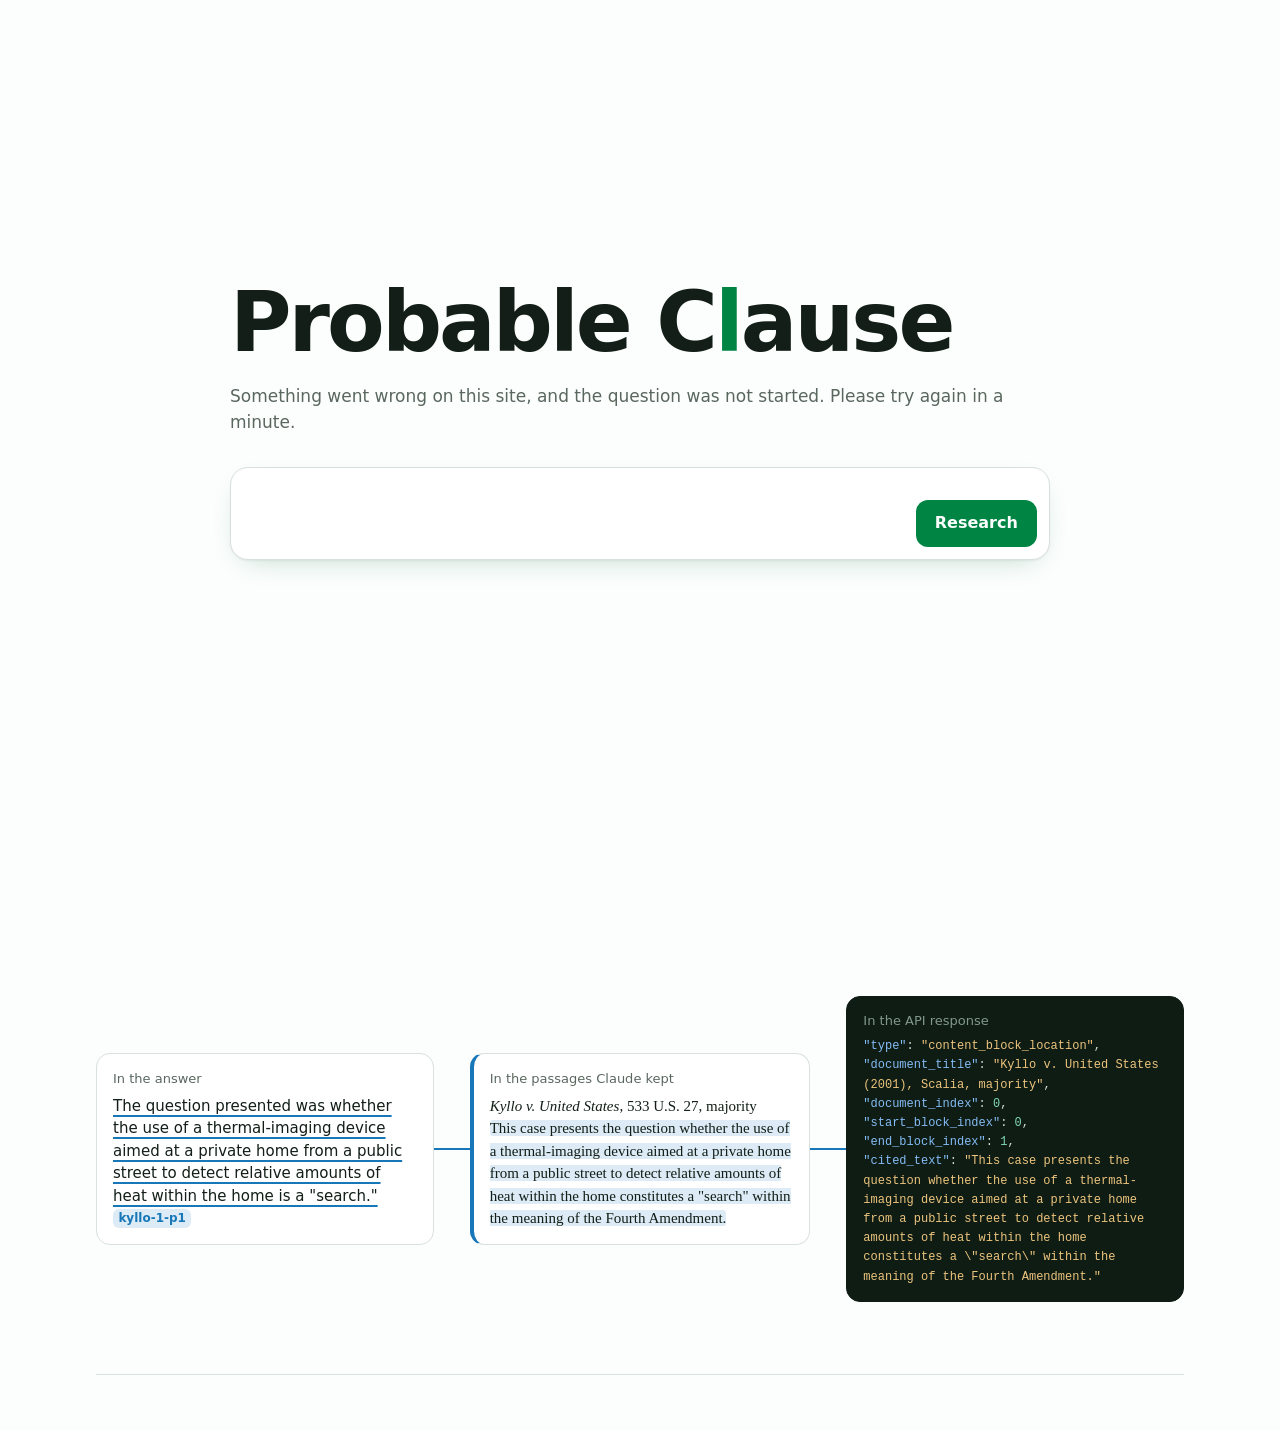
==== commit d4da6fe5: "Frontend review round 10: the pitch in the user's words, a bold lead and a quieter second line with " ====
--- a/web/index.html
+++ b/web/index.html
@@ -18,7 +18,7 @@
   <div class="first">
   <div class="hero">
     <h1 class="wordmark">Probable C<span class="l">l</span>ause</h1>
-    <p class="pitch" id="pitch"></p>
+    <div class="pitch" id="pitch"></div>
 
     <form id="ask" class="field">
       <label class="sr" for="q">Your question</label>
--- a/web/css/style.css
+++ b/web/css/style.css
@@ -136,7 +136,10 @@
 html { scroll-behavior: smooth; }
 .hero { width: 100%; max-width: var(--chat); }
 .hero .wordmark { font-size: clamp(2.75rem, 8vw, 5.25rem); line-height: 1; view-transition-name: wordmark; }
-.pitch { margin: 1.25rem 0 2rem; font-size: 1.1875rem; color: var(--muted); }
+.pitch { margin: 1.25rem 0 2rem; font-size: 1.0625rem; color: var(--muted); }
+.pitch p { margin: 0; }
+.pitch .lead { margin-bottom: 0.6rem; font-size: 1.25rem; font-weight: 600; line-height: 1.4; letter-spacing: -0.01em; color: var(--ink); }
+.pitch em { font-style: normal; font-weight: 600; color: var(--brand); }
 .field {
   display: flex;
   align-items: flex-end;
@@ -641,7 +644,8 @@
 @media (max-width: 759px) {
   .first { padding: 2rem 1rem 4.5rem; }
   .below { gap: 3rem; padding-top: 3rem; }
-  .pitch { font-size: 1.0625rem; }
+  .pitch { font-size: 1rem; }
+  .pitch .lead { font-size: 1.125rem; }
   .field { padding-left: 1rem; flex-wrap: wrap; }
   .field textarea { flex-basis: 100%; font-size: 1.0625rem; }
   .field .primary { margin-left: auto; }
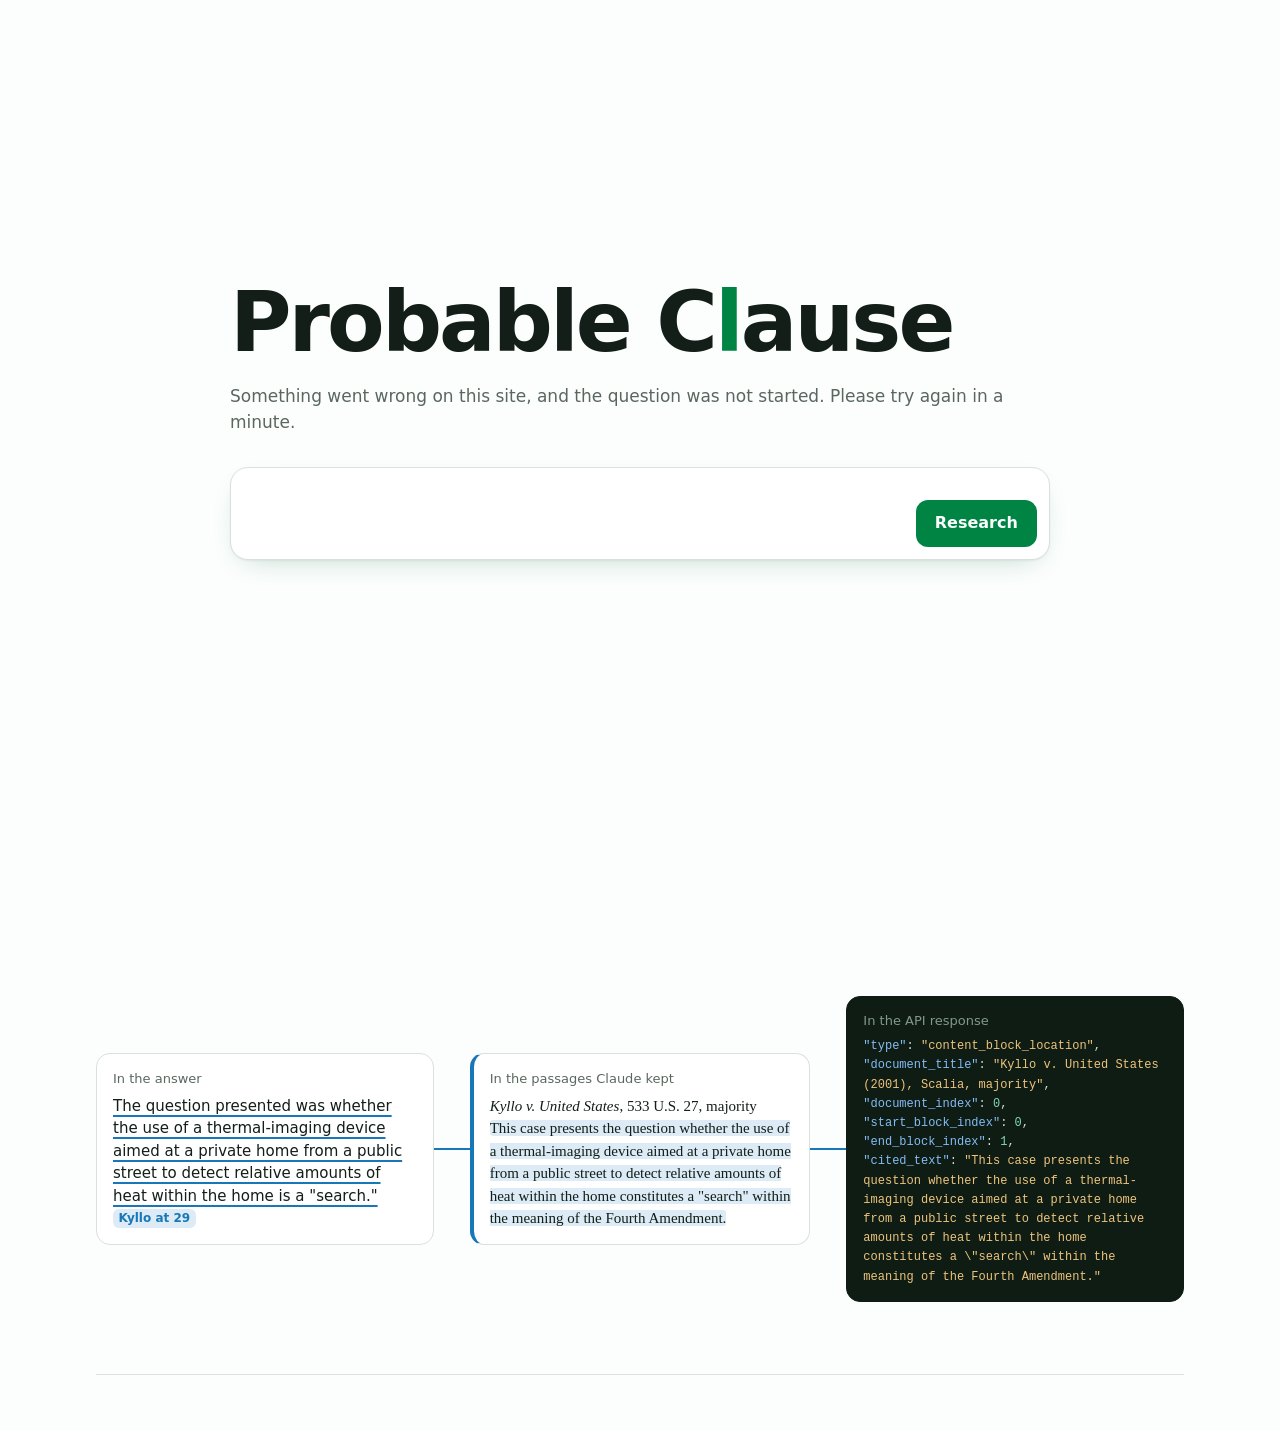
==== commit 6b592022: "Frontend review round 13: P4.35, a passage's tag reads as a citation ("Kyllo at 29"), the ¶ only on " ====
--- a/web/index.html
+++ b/web/index.html
@@ -44,7 +44,7 @@
     <div class="trace-row">
       <div class="t-card">
         <p class="t-where">In the answer</p>
-        <p><span class="t-cited">The question presented was whether the use of a thermal-imaging device aimed at a private home from a public street to detect relative amounts of heat within the home is a "search."</span> <span class="pill h1">kyllo-1-p1</span></p>
+        <p><span class="t-cited">The question presented was whether the use of a thermal-imaging device aimed at a private home from a public street to detect relative amounts of heat within the home is a "search."</span> <span class="pill h1" title="kyllo-1-p1">Kyllo at 29</span></p>
       </div>
       <span class="t-link" aria-hidden="true"></span>
       <div class="t-card t-source h1">
--- a/web/css/style.css
+++ b/web/css/style.css
@@ -416,6 +416,8 @@
 .verdict .reason { flex-basis: 100%; color: var(--muted); }
 .card .case { margin-top: 0.55rem !important; font-family: var(--src); font-size: 1.0625rem; line-height: 1.35; }
 .card .meta { font-size: 0.8125rem; color: var(--muted); margin-top: 0.15rem !important; }
+/* the passage's real ID, in the small print (P4.35): its tag leads the card */
+.card .meta .id { font-family: var(--code); font-size: 0.75rem; white-space: nowrap; }
 .card .text { margin-top: 0.6rem !important; font-family: var(--src); font-size: 1rem; line-height: 1.55; }
 .card .pin { font-size: 0.8125rem; color: var(--muted); white-space: nowrap; }
 .card .small { font-size: 0.8125rem; color: var(--muted); margin-top: 0.45rem !important; }
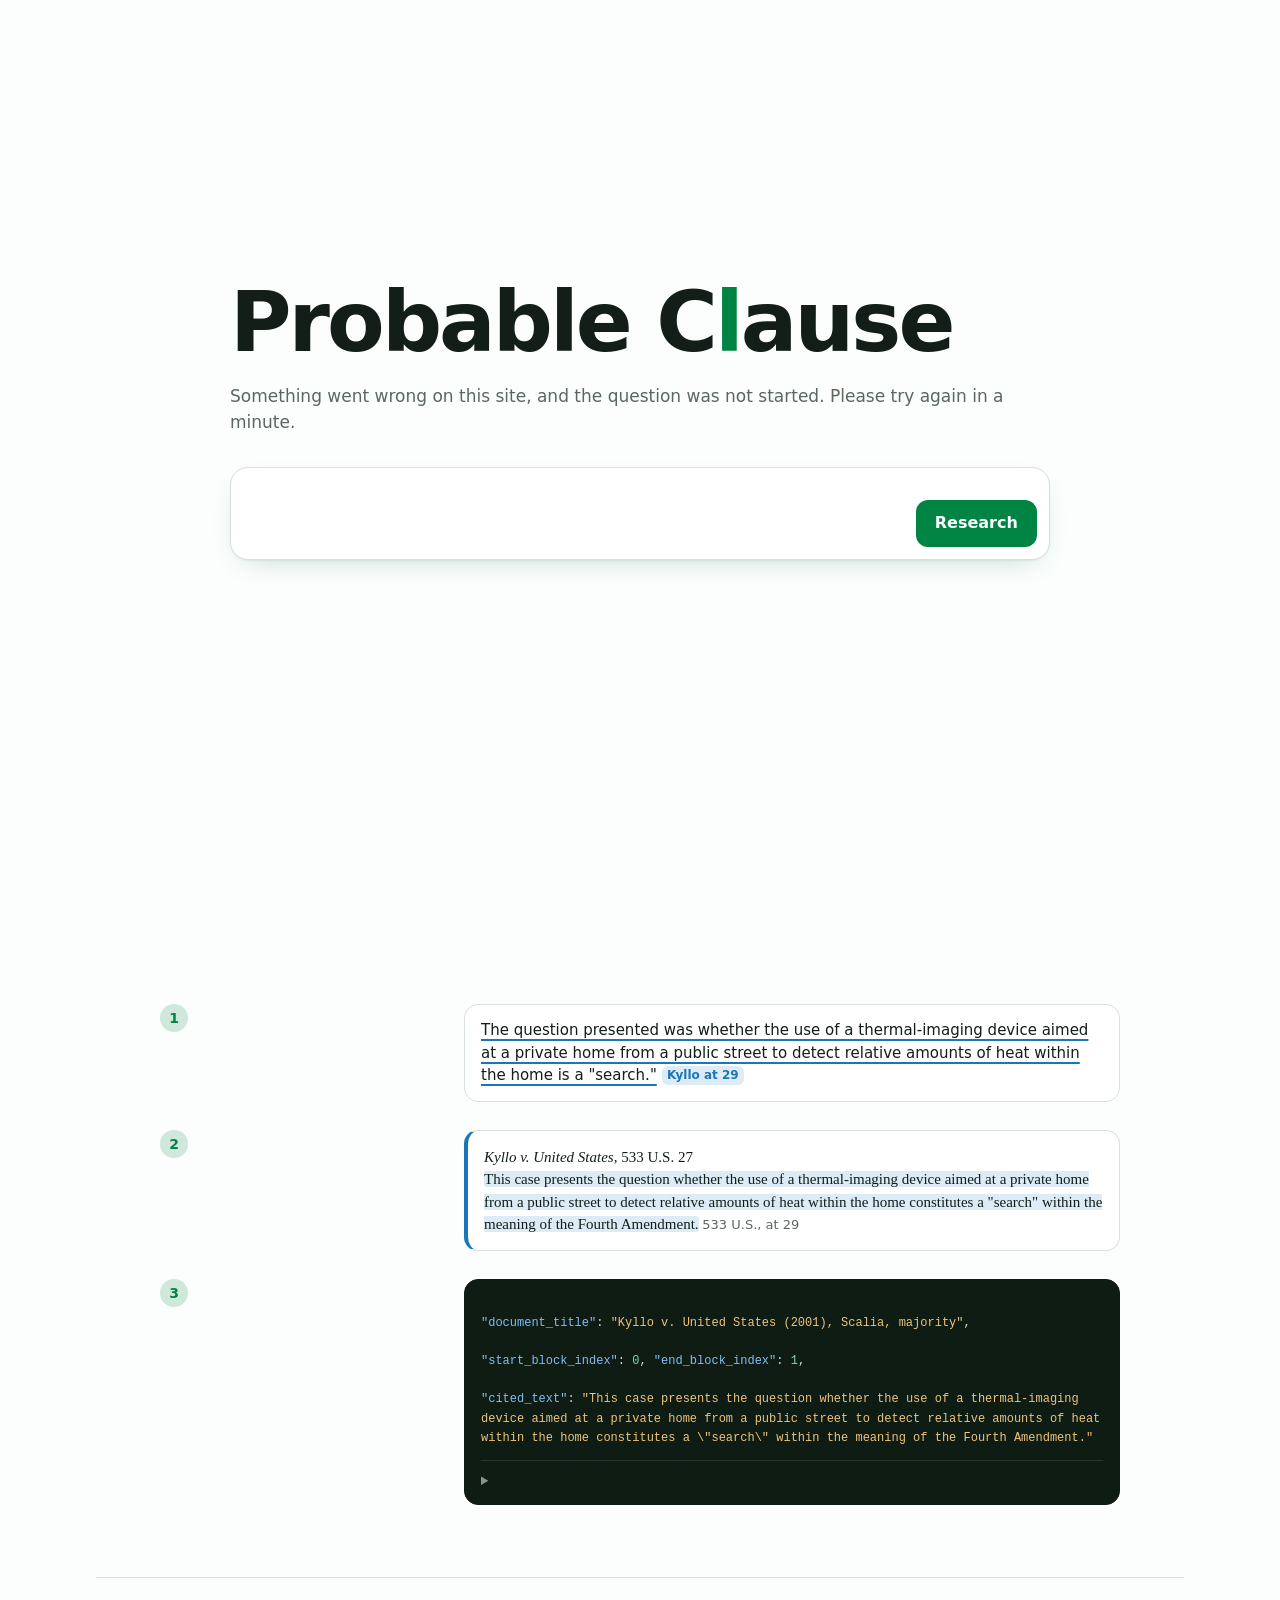
==== commit 09687132: "Frontend review round 14: the read step names its target as a citation, its span in paragraphs; the " ====
--- a/web/index.html
+++ b/web/index.html
@@ -36,33 +36,48 @@
 
   <div class="below" id="how">
 
-  <!-- The trace figure (T5.1 #2): one citation from a run on Oct 25, 2026 (Kyllo v. United States), followed from
-       the answer, to the sentence in the kept passage, to the citation in the API response. -->
-  <figure class="trace">
+  <!-- The trace figure (T5.1 #2), as three steps (the user, Oct 25, 2026): one citation from a run on Oct 25, 2026
+       (Kyllo v. United States), followed from the claim, to the sentence in the opinion, to the API response, whose
+       quote the API copies from the opinion. The step wording is in text.js; the annotated response is trimmed to the
+       three fields that carry the point, with the full response one click away. -->
+  <figure class="trace" aria-labelledby="how-title">
     <h2 class="how" id="how-title"></h2>
-    <figcaption id="trace-caption"></figcaption>
-    <div class="trace-row">
-      <div class="t-card">
-        <p class="t-where">In the answer</p>
-        <p><span class="t-cited">The question presented was whether the use of a thermal-imaging device aimed at a private home from a public street to detect relative amounts of heat within the home is a "search."</span> <span class="pill h1" title="kyllo-1-p1">Kyllo at 29</span></p>
-      </div>
-      <span class="t-link" aria-hidden="true"></span>
-      <div class="t-card t-source h1">
-        <p class="t-where">In the passages Claude kept</p>
-        <p class="t-case"><i>Kyllo v. United States</i>, 533 U.S. 27, majority</p>
-        <p class="t-text"><span class="hit">This case presents the question whether the use of a thermal-imaging device aimed at a private home from a public street to detect relative amounts of heat within the home constitutes a "search" within the meaning of the Fourth Amendment.</span></p>
-      </div>
-      <span class="t-link" aria-hidden="true"></span>
-      <div class="t-card t-wire">
-        <p class="t-where">In the API response</p>
+    <p class="fig-lead" id="trace-caption"></p>
+    <ol class="fig-steps">
+      <li class="fig-step">
+        <div class="fig-say"><span class="fig-n" aria-hidden="true">1</span><h3></h3><p></p></div>
+        <div class="t-card">
+          <p><span class="t-cited">The question presented was whether the use of a thermal-imaging device aimed at a private home from a public street to detect relative amounts of heat within the home is a "search."</span> <span class="pill h1" title="kyllo-1-p1">Kyllo at 29</span></p>
+        </div>
+      </li>
+      <li class="fig-step">
+        <div class="fig-say"><span class="fig-n" aria-hidden="true">2</span><h3></h3><p></p></div>
+        <div class="t-card t-source h1">
+          <p class="t-case"><i>Kyllo v. United States</i>, 533 U.S. 27</p>
+          <p class="t-text"><span class="hit">This case presents the question whether the use of a thermal-imaging device aimed at a private home from a public street to detect relative amounts of heat within the home constitutes a "search" within the meaning of the Fourth Amendment.</span> <span class="pin">533 U.S., at 29</span></p>
+        </div>
+      </li>
+      <li class="fig-step">
+        <div class="fig-say"><span class="fig-n" aria-hidden="true">3</span><h3></h3><p></p></div>
+        <div class="t-card t-wire">
+<pre><span class="cm" data-note="0"></span>
+<span class="k">"document_title"</span>: <span class="s">"Kyllo v. United States (2001), Scalia, majority"</span>,
+<span class="cm" data-note="1"></span>
+<span class="k">"start_block_index"</span>: <span class="n">0</span>, <span class="k">"end_block_index"</span>: <span class="n">1</span>,
+<span class="cm" data-note="2"></span>
+<span class="k">"cited_text"</span>: <span class="s">"This case presents the question whether the use of a thermal-imaging device aimed at a private home from a public street to detect relative amounts of heat within the home constitutes a \"search\" within the meaning of the Fourth Amendment."</span></pre>
+          <details class="fig-full">
+            <summary id="fig-full"></summary>
 <pre><span class="k">"type"</span>: <span class="s">"content_block_location"</span>,
 <span class="k">"document_title"</span>: <span class="s">"Kyllo v. United States (2001), Scalia, majority"</span>,
 <span class="k">"document_index"</span>: <span class="n">0</span>,
 <span class="k">"start_block_index"</span>: <span class="n">0</span>,
 <span class="k">"end_block_index"</span>: <span class="n">1</span>,
 <span class="k">"cited_text"</span>: <span class="s">"This case presents the question whether the use of a thermal-imaging device aimed at a private home from a public street to detect relative amounts of heat within the home constitutes a \"search\" within the meaning of the Fourth Amendment."</span></pre>
-      </div>
-    </div>
+          </details>
+        </div>
+      </li>
+    </ol>
   </figure>
 
   <footer class="fine" id="landing-fine"></footer>
--- a/web/css/style.css
+++ b/web/css/style.css
@@ -212,12 +212,27 @@
 }
 .chip:hover { border-color: var(--brand); }
 
-/* the trace figure: one citation followed across three layers */
-.trace { margin: 0; width: 100%; max-width: var(--wide); }
+/* the trace figure: one citation followed in three numbered steps, each its words beside its card (stacked on a
+   narrow screen) */
+.trace { margin: 0; width: 100%; max-width: 60rem; }
 .how { margin: 0 0 0.6rem; text-align: center; font-size: clamp(1.375rem, 3vw, 1.75rem); font-weight: 600; letter-spacing: -0.02em; }
-.trace-row { display: flex; align-items: center; }
+.fig-lead { max-width: var(--chat); margin: 0 auto 2.5rem; text-align: center; font-size: 1rem; color: var(--muted); }
+.fig-steps { list-style: none; margin: 0; padding: 0; display: grid; gap: 1.75rem; }
+.fig-step { display: grid; grid-template-columns: 17rem minmax(0, 1fr); gap: 1.5rem 2rem; align-items: start; }
+.fig-say h3 { margin: 0.6rem 0 0.3rem; font-size: 1.0625rem; font-weight: 600; letter-spacing: -0.01em; }
+.fig-say p { margin: 0; font-size: 0.9375rem; line-height: 1.5; color: var(--muted); }
+.fig-n {
+  display: inline-grid;
+  place-items: center;
+  width: 1.75rem;
+  height: 1.75rem;
+  border-radius: 50%;
+  background: color-mix(in oklab, var(--brand) 18%, transparent);
+  color: var(--brand);
+  font-size: 0.875rem;
+  font-weight: 700;
+}
 .t-card {
-  flex: 1 1 0;
   min-width: 0;
   border-radius: 14px;
   padding: 0.9rem 1rem;
@@ -226,17 +241,19 @@
   background: var(--raise);
 }
 .t-card p { margin: 0; }
-.t-where { font-size: 0.8125rem; color: var(--muted); margin-bottom: 0.4rem !important; }
 .t-cited { text-decoration: underline 2px var(--h1); text-underline-offset: 4px; }
 .t-source { border-left: 4px solid var(--hue); }
 .t-case, .t-text { font-family: var(--src); }
 .t-text .dim { opacity: 0.4; }
+.t-text .pin { font-family: var(--ui); font-size: 0.8125rem; color: var(--muted); white-space: nowrap; }
 .t-text .hit { background: color-mix(in oklab, var(--h1) var(--mix), transparent); border-radius: 3px; }
 .t-wire { background: var(--code-bg); border-color: var(--code-bg); color: var(--code-ink); }
-.t-wire .t-where { color: var(--code-muted); }
 .t-wire pre { margin: 0; font-family: var(--code); font-size: 0.75rem; line-height: 1.6; white-space: pre-wrap; word-break: break-word; }
-.t-link { flex: 0 0 2.25rem; height: 2px; background: var(--h1); }
-.trace figcaption { max-width: var(--chat); margin: 0 auto 2rem; text-align: center; font-size: 0.9375rem; color: var(--muted); }
+.t-wire .cm { color: var(--code-muted); }
+.fig-full { margin-top: 0.75rem; border-top: 1px solid var(--code-line); padding-top: 0.6rem; }
+.fig-full summary { cursor: pointer; font-size: 0.8125rem; color: var(--code-muted); }
+.fig-full summary:hover { color: var(--code-ink); }
+.fig-full pre { margin-top: 0.6rem; }
 .k { color: var(--code-key); }
 .s { color: var(--code-str); }
 .n { color: var(--code-num); }
@@ -635,11 +652,12 @@
 .reader-wait { color: var(--muted); text-align: center; }
 .ex-text.pre-line { white-space: pre-line; }
 
-/* the figure's three cards stacked until there is room for three readable columns (a sideways phone included) */
-@media (max-width: 959px) {
-  .trace-row { flex-direction: column; align-items: stretch; }
-  .t-link { flex: 0 0 1.25rem; width: 2px; height: auto; align-self: center; }
-  .t-card { flex: none; }
+/* the figure's steps: words above their card until there is room beside it (a sideways phone included) */
+@media (max-width: 759px) {
+  .fig-step { grid-template-columns: minmax(0, 1fr); gap: 0.75rem; }
+  .fig-say { display: grid; grid-template-columns: auto 1fr; column-gap: 0.75rem; align-items: center; }
+  .fig-say h3 { margin: 0; }
+  .fig-say p { grid-column: 2; }
 }
 
 /* ---------- phone: one pane at a time ---------- */
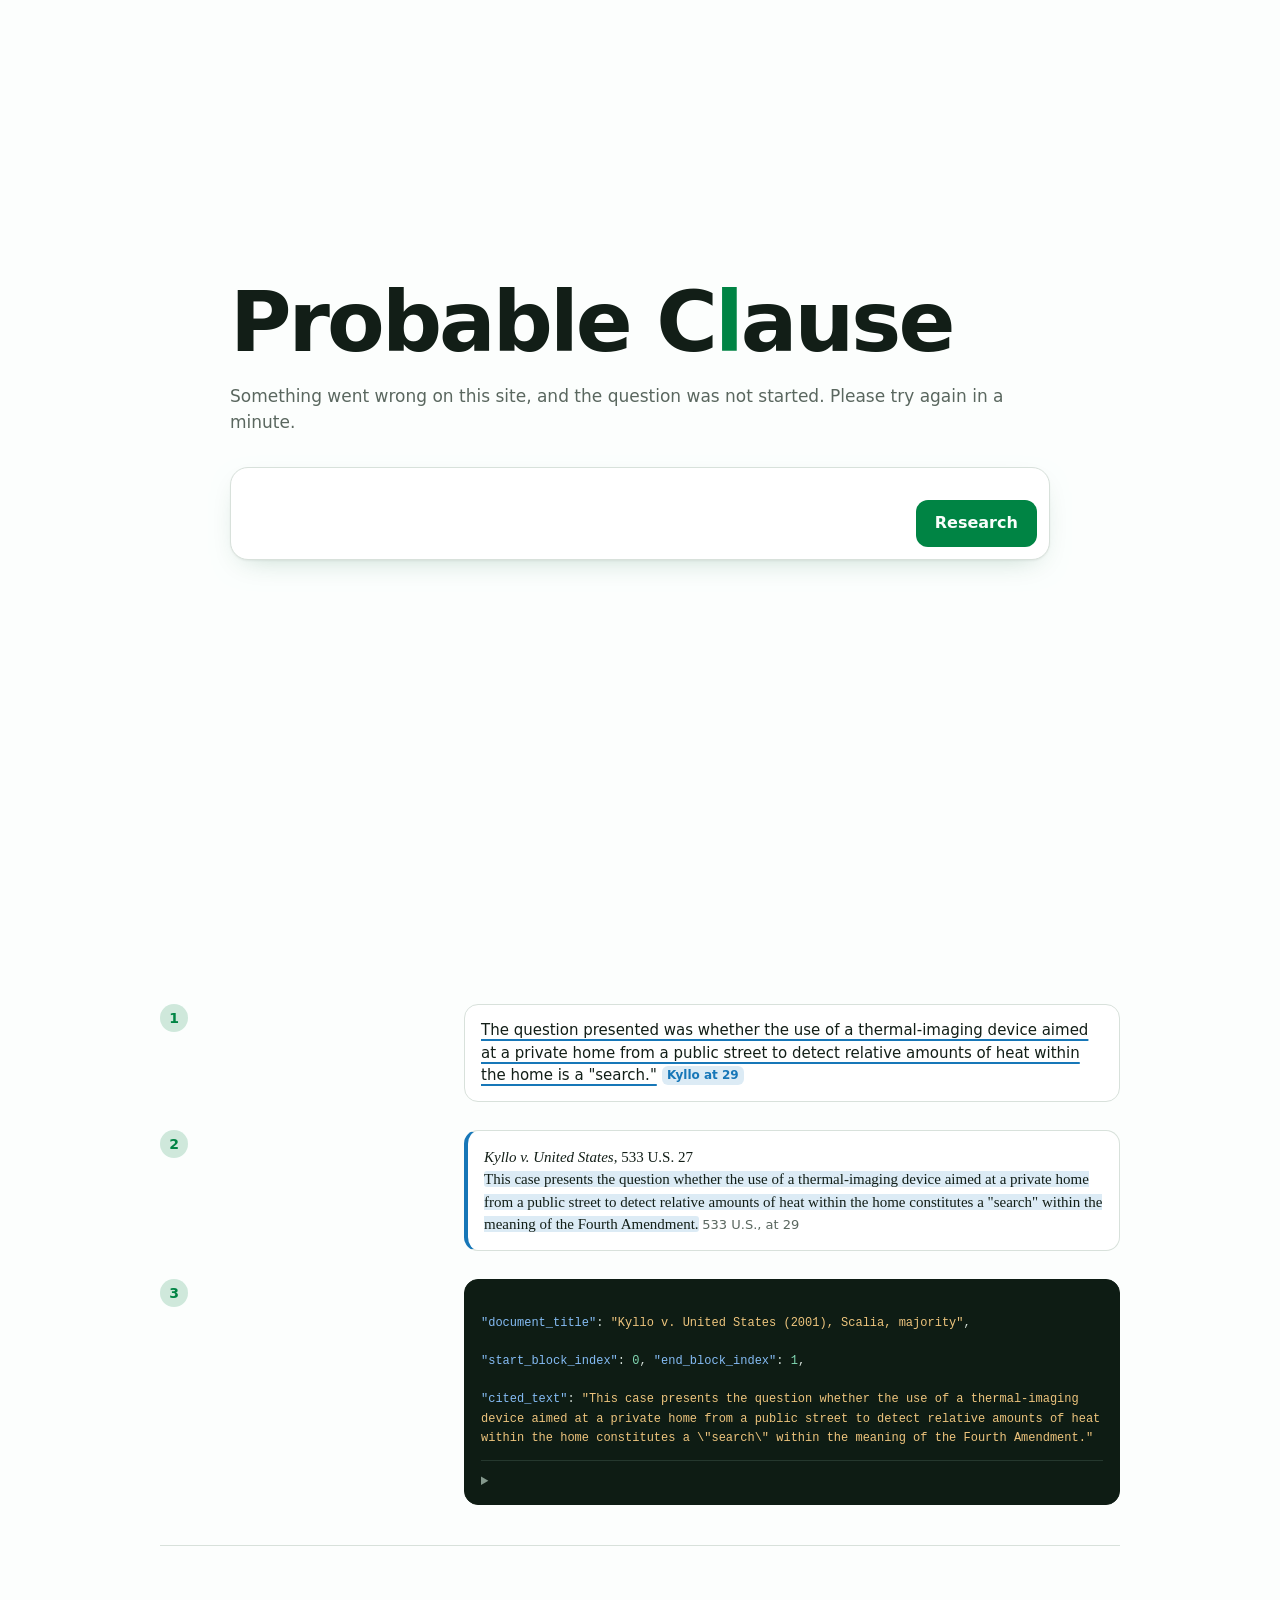
==== commit 7101ec2d: "Frontend review round 16: the landing's warnings close the figure as "What it won’t do", the footer " ====
--- a/web/index.html
+++ b/web/index.html
@@ -78,6 +78,11 @@
         </div>
       </li>
     </ol>
+    <!-- the two warnings close the figure, as the run screen keeps them under each answer (the user, Oct 25, 2026) -->
+    <aside class="fig-limits" aria-labelledby="limits-title">
+      <h3 id="limits-title"></h3>
+      <div class="limits-text" id="limits-text"></div>
+    </aside>
   </figure>
 
   <footer class="fine" id="landing-fine"></footer>
--- a/web/css/style.css
+++ b/web/css/style.css
@@ -101,7 +101,6 @@
 /* ---------- landing ---------- */
 /* two parts (the user, Oct 25, 2026): a first screen with only the question and the recorded runs, and a scroll
    below it for the figure, in a wider column, and the fine print */
-#landing { --wide: 68rem; }
 .first {
   position: relative;
   min-height: 100dvh;
@@ -248,6 +247,12 @@
 .t-text .pin { font-family: var(--ui); font-size: 0.8125rem; color: var(--muted); white-space: nowrap; }
 .t-text .hit { background: color-mix(in oklab, var(--h1) var(--mix), transparent); border-radius: 3px; }
 .t-wire { background: var(--code-bg); border-color: var(--code-bg); color: var(--code-ink); }
+/* the figure's closing note: the two warnings, laid on the steps' grid without a number */
+.fig-limits { display: grid; grid-template-columns: 17rem minmax(0, 1fr); gap: 0.75rem 2rem; align-items: start;
+  margin-top: 2.5rem; padding-top: 1.75rem; border-top: 1px solid var(--line); }
+.fig-limits h3 { margin: 0; font-size: 1.0625rem; font-weight: 600; letter-spacing: -0.01em; }
+.limits-text p { margin: 0 0 0.6rem; font-size: 0.9375rem; line-height: 1.55; color: var(--muted); }
+.limits-text p:last-child { margin-bottom: 0; }
 .t-wire pre { margin: 0; font-family: var(--code); font-size: 0.75rem; line-height: 1.6; white-space: pre-wrap; word-break: break-word; }
 .t-wire .cm { color: var(--code-muted); }
 .fig-full { margin-top: 0.75rem; border-top: 1px solid var(--code-line); padding-top: 0.6rem; }
@@ -259,8 +264,12 @@
 .n { color: var(--code-num); }
 
 .fine { font-size: 0.8125rem; color: var(--muted); width: 100%; max-width: var(--chat); text-align: center; }
-#landing-fine { max-width: var(--wide); padding-top: 1.5rem; border-top: 1px solid var(--line); }
-#landing-fine p { max-width: var(--chat); margin-left: auto; margin-right: auto; }
+/* the landing footer at the figure's width: the coverage line, then the affiliation left and the links right */
+#landing-fine { max-width: 60rem; padding-top: 1.25rem; border-top: 1px solid var(--line); text-align: left;
+  display: flex; flex-wrap: wrap; justify-content: space-between; align-items: baseline; gap: 0.35rem 2rem; }
+#landing-fine p { margin: 0; }
+#landing-fine .cover { flex-basis: 100%; }
+#landing-fine .links { justify-content: flex-start; margin: 0 !important; }
 .fine p { margin: 0 0 0.4rem; }
 
 .pill {
@@ -655,6 +664,7 @@
 /* the figure's steps: words above their card until there is room beside it (a sideways phone included) */
 @media (max-width: 759px) {
   .fig-step { grid-template-columns: minmax(0, 1fr); gap: 0.75rem; }
+  .fig-limits { grid-template-columns: minmax(0, 1fr); }
   .fig-say { display: grid; grid-template-columns: auto 1fr; column-gap: 0.75rem; align-items: center; }
   .fig-say h3 { margin: 0; }
   .fig-say p { grid-column: 2; }
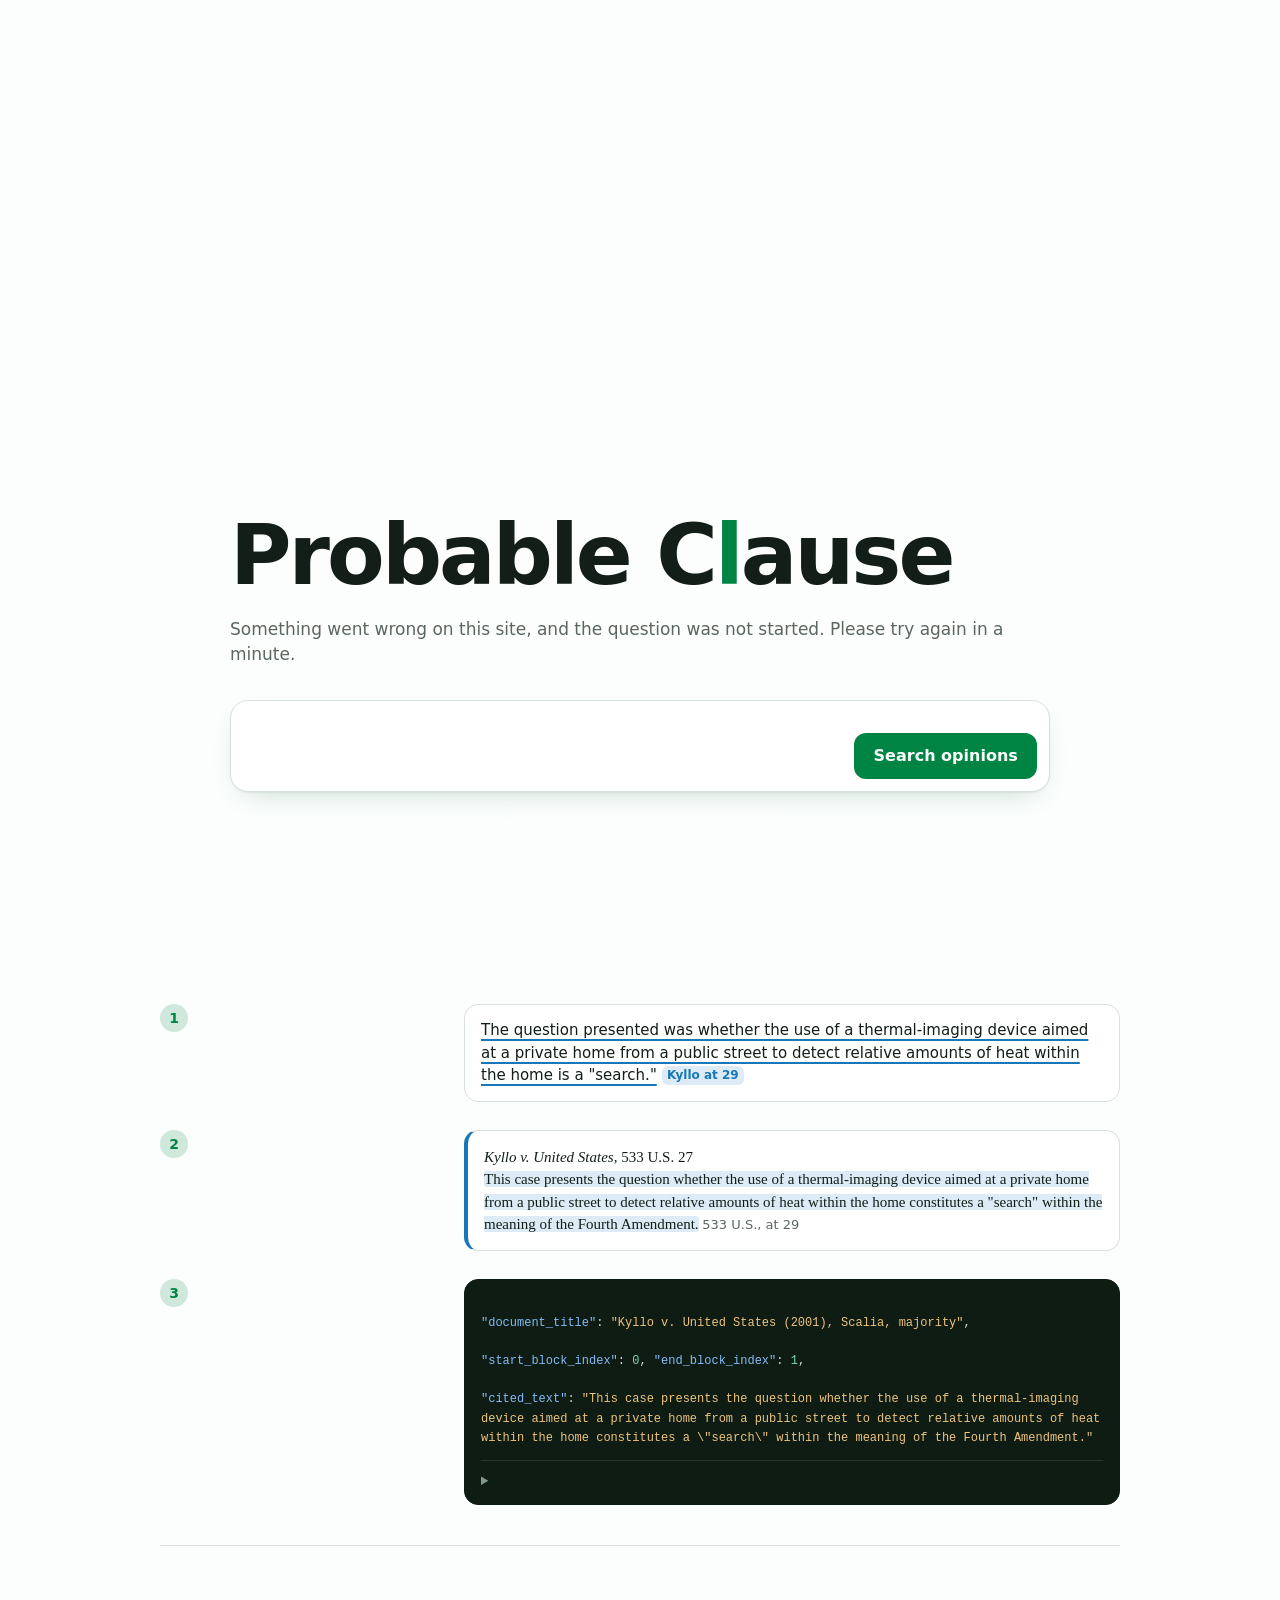
==== commit f1b5883c: "Frontend review round 23: the log shows research only; the web search's box, now "Later developments" ====
--- a/web/index.html
+++ b/web/index.html
@@ -23,7 +23,7 @@
     <form id="ask" class="field">
       <label class="sr" for="q">Your question</label>
       <textarea id="q" rows="2"></textarea>
-      <button type="submit" class="primary">Research</button>
+      <button type="submit" class="primary">Search opinions</button>
     </form>
     <p class="ask-note" id="ask-note" role="status"></p>
 
@@ -111,7 +111,7 @@
         <form id="composer" class="field composer">
           <label class="sr" for="q2">Your question</label>
           <textarea id="q2" rows="1"></textarea>
-          <button type="submit" class="primary" id="send">Research</button>
+          <button type="submit" class="primary" id="send">Search opinions</button>
           <button type="button" class="ghost" id="skip"></button>
         </form>
         <p class="scratch" id="from-scratch"></p>
--- a/web/css/fonts.css
+++ b/web/css/fonts.css
@@ -1,6 +1,17 @@
 /* The three families, self-hosted (T5.5): the .woff2 files Google Fonts serves (fonts.gstatic.com),
    downloaded Oct 25, 2026: Instrument Sans v4, Newsreader v26, JetBrains Mono v24. SIL Open Font License 1.1,
    its text beside them in fonts/. Latin and Latin Extended only; the browser fetches a file only for text in its range. */
+/* The landing's margin notes add a fourth, Caveat v23 (the hand; the user, Oct 25, 2026), from the same source on the same
+   day, SIL Open Font License 1.1 (fonts/OFL-caveat.txt). Latin only: the notes quote English opinions. */
+
+@font-face {
+  font-family: 'Caveat';
+  font-style: normal;
+  font-weight: 400 700;
+  font-display: swap;
+  src: url(../fonts/caveat-latin.woff2) format('woff2');
+  unicode-range: U+0000-00FF, U+0131, U+0152-0153, U+02BB-02BC, U+02C6, U+02DA, U+02DC, U+0304, U+0308, U+0329, U+2000-206F, U+20AC, U+2122, U+2191, U+2193, U+2212, U+2215, U+FEFF, U+FFFD;
+}
 
 @font-face {
   font-family: 'Instrument Sans';
--- a/web/css/style.css
+++ b/web/css/style.css
@@ -105,7 +105,7 @@
   position: relative;
   min-height: 100dvh;
   display: grid;
-  align-content: center;
+  align-content: end;      /* the hero at the foot, the amendment from the head (margin.js) */
   justify-items: center;
   padding: 3rem 1rem 5rem;
 }
@@ -133,7 +133,47 @@
   padding: 4rem 1rem 2rem;
 }
 html { scroll-behavior: smooth; }
-.hero { width: 100%; max-width: var(--chat); }
+.hero { position: relative; z-index: 1; width: 100%; max-width: var(--chat); }
+.first > .more { z-index: 1; }
+
+/* ---------- the annotated amendment behind the first view (margin.js; the user, Oct 25, 2026) ---------- */
+.amend { position: absolute; inset: 0; z-index: 0; display: grid; align-content: start; overflow: hidden;
+  padding: 1.75rem clamp(1rem, 4vw, 4rem) 3rem; pointer-events: none; }
+.amend p { margin: 0; font-family: var(--src); font-size: clamp(2rem, 4.6vw, 4.4rem); line-height: 1.38; letter-spacing: -0.01em;
+  color: color-mix(in oklch, var(--ink) 9%, var(--bg)); text-wrap: pretty; }
+.amend .wd { display: inline-block; white-space: pre; transition: opacity 0.5s ease, transform 0.7s ease, color 0.6s ease; }
+.amend .kw.on .wd { color: color-mix(in oklch, var(--ink) 34%, var(--bg)); }
+/* the underline a leader ends on: 2px at 88% down each word's box (margin.js measures it there) */
+.amend .kw .wd { background: linear-gradient(var(--brand), var(--brand)) no-repeat 0 88% / 0 2px;
+  transition: background-size 0.6s ease, color 0.6s ease, opacity 0.5s ease, transform 0.7s ease; }
+.amend .kw.on .wd { background-size: 100% 2px; }
+.amend .pc { font-style: italic; }
+.amend .pc.lit .wd { color: var(--ink); }
+/* a halo of the page's colour behind the hero, so its text reads over the print */
+.hero::before { content: ""; position: absolute; inset: -2.5rem -3rem; z-index: -1; pointer-events: none; transition: opacity 0.45s ease;
+  background: radial-gradient(closest-side, var(--bg) 72%, color-mix(in oklch, var(--bg) 0%, transparent)); }
+.leads { position: absolute; inset: 0; z-index: 1; width: 100%; height: 100%; pointer-events: none; overflow: visible; }
+.leads path { fill: none; stroke: var(--brand); stroke-width: 1.25; transition: stroke-dashoffset 0.6s ease, opacity 0.4s ease; }
+.note { position: absolute; z-index: 1; width: max-content; max-width: 15rem; pointer-events: none; color: var(--brand);
+  font-family: "Caveat", var(--src); font-weight: 600; font-size: clamp(1.35rem, 1.9vw, 1.75rem); line-height: 1.05; }
+.note .ln { display: block; width: max-content; padding-right: 0.2em; clip-path: inset(0 100% 0 0); transition: clip-path 0.45s linear; }
+.note .ln.go { clip-path: inset(0 0 0 0); }
+.note .src { display: block; margin-top: 0.3rem; font-family: var(--ui); font-weight: 400; font-size: 0.75rem; line-height: 1.3;
+  color: var(--muted); opacity: 0; transition: opacity 0.4s ease; }
+.note .src + .src { margin-top: 0; }
+.note.cited .src { opacity: 1; }
+/* the exit's "l": opens its room in "cause" and drops in; nothing clips it, so the italic's overhang shows whole */
+.amend .ins { display: inline-block; color: var(--brand); opacity: 0; transform: translateY(-0.35em);
+  transition: width 0.45s ease, opacity 0.35s ease 0.15s, transform 0.45s ease 0.15s; }
+.amend .ins.go { opacity: 1; transform: none; }
+.motion { position: absolute; right: 1rem; bottom: 1rem; z-index: 1; border: 0; background: none; padding: 0.25rem 0.4rem;
+  font: inherit; font-size: 0.8125rem; color: var(--muted); cursor: pointer; }
+.motion:hover { color: var(--ink); }
+/* a run starts: everything steps back, the wordmark too (the user, Oct 25, 2026), so only the amendment's "probable
+   clause" is left; the wordmark then leaves the view transition, and the bar's appears with the page */
+.hero > *, .first > .more, .motion { transition: opacity 0.45s ease; }
+.first.leaving .hero > *, .first.leaving > .more, .first.leaving .motion, .first.leaving .hero::before { opacity: 0; }
+.first.leaving .wordmark { view-transition-name: none; }
 .hero .wordmark { font-size: clamp(2.75rem, 8vw, 5.25rem); line-height: 1; view-transition-name: wordmark; }
 .pitch { margin: 1.25rem 0 2rem; font-size: 1.0625rem; color: var(--muted); }
 .pitch p { margin: 0; }
@@ -155,6 +195,7 @@
 .field textarea {
   flex: 1;
   min-width: 0;
+  width: 0;                 /* no width of its own (a textarea's default is about 20 columns): the field sizes it */
   border: 0;
   outline: 0;
   resize: none;
@@ -170,6 +211,7 @@
   border: 0;
   border-radius: 12px;
   padding: 0.7rem 1.2rem;
+  white-space: nowrap;      /* "Search opinions" stays one line beside the composer on a phone */
   background: var(--brand);
   color: var(--on-brand);
   font-weight: 600;
@@ -383,7 +425,18 @@
 @keyframes enter { from { opacity: 0; transform: translateY(8px); } }
 
 /* update check */
-.update { padding: 1.1rem 1.25rem; border-radius: 14px; border: 1px dashed var(--muted); }
+.update { position: relative; padding: 1.1rem 1.25rem; border-radius: 14px; border: 1px dashed var(--muted); transition: border-color 0.45s ease; }
+/* its arrival (band.js inkIn): the edge is inked around, then the lines come up one by one; the drawn edge then
+   hands over to the box's own border */
+.update.inking { border-color: transparent; }
+.update.inking.inked { border-color: var(--muted); }
+.update.inking > :not(.ink) { animation: enter 0.45s ease-out both; animation-delay: calc(0.3s + var(--i, 0) * 0.07s); }
+.update .ink { position: absolute; left: -1px; top: -1px; overflow: visible; pointer-events: none; transition: opacity 0.45s ease; }
+.update.inked .ink { opacity: 0; }
+.update .ink .edge { fill: none; stroke: var(--muted); stroke-width: 1; stroke-dasharray: 4 3; }
+.update .ink .pen { fill: none; stroke: #fff; stroke-width: 4; stroke-dasharray: var(--len); stroke-dashoffset: var(--len); animation: draw 0.9s ease-in-out forwards; }
+.band-waiting { display: flex; align-items: center; gap: 0.5rem; margin: 0; font-size: 0.875rem; color: var(--muted); }
+.band-waiting::before { content: ""; flex: none; width: 0.5rem; height: 0.5rem; border-radius: 50%; background: var(--brand); animation: pulse 1.2s ease-in-out infinite; }
 .update h2 { margin: 0 0 0.3rem; font-size: 1rem; }
 .update .label { margin: 0 0 0.8rem; font-size: 0.875rem; color: var(--muted); }
 .update .summary { margin: 0 0 0.8rem; }
@@ -576,15 +629,7 @@
 .scratch { margin: 0.4rem auto 0; font-size: 0.8125rem; color: var(--muted); text-align: center; }
 body.playing .scratch { display: none; }
 
-/* the step log after research: two groups, each with its own spinner */
 .steps-box { display: grid; gap: 1.1rem; }
-.group-intro { margin: 0; font-size: 0.875rem; color: var(--muted); }
-.groups { display: grid; gap: 1.1rem; }
-.groups:empty { display: none; }
-.group { padding: 0.9rem 1rem 1rem; border: 1px solid var(--line); border-radius: 14px; background: color-mix(in oklab, var(--surface) 60%, transparent); }
-.group-head { display: flex; align-items: center; gap: 0.5rem; margin: 0 0 0.8rem; font-size: 0.875rem; font-weight: 600; color: var(--muted); }
-.group-head::before { content: ""; flex: none; width: 0.5rem; height: 0.5rem; border-radius: 50%; background: var(--line); }
-.group-head.working::before { background: var(--brand); animation: pulse 1.2s ease-in-out infinite; }
 .step.stopped::before { background: var(--line); color: var(--muted); }
 .step .retry { margin-top: 0.3rem; font-size: 0.875rem; color: var(--muted); }
 .step .retry.failed { color: var(--ink); }
@@ -673,6 +718,10 @@
 /* ---------- phone: one pane at a time ---------- */
 @media (max-width: 759px) {
   .first { padding: 2rem 1rem 4.5rem; }
+  /* the hero fills a phone's first view: the print stays fainter and the halo would only push the page sideways */
+  .amend p { color: color-mix(in oklch, var(--ink) 5%, var(--bg)); }
+  .hero::before { inset: 0; background: none; }
+  .motion { display: none; }
   .below { gap: 3rem; padding-top: 3rem; }
   .pitch { font-size: 1rem; }
   .pitch .lead { font-size: 1.125rem; }
